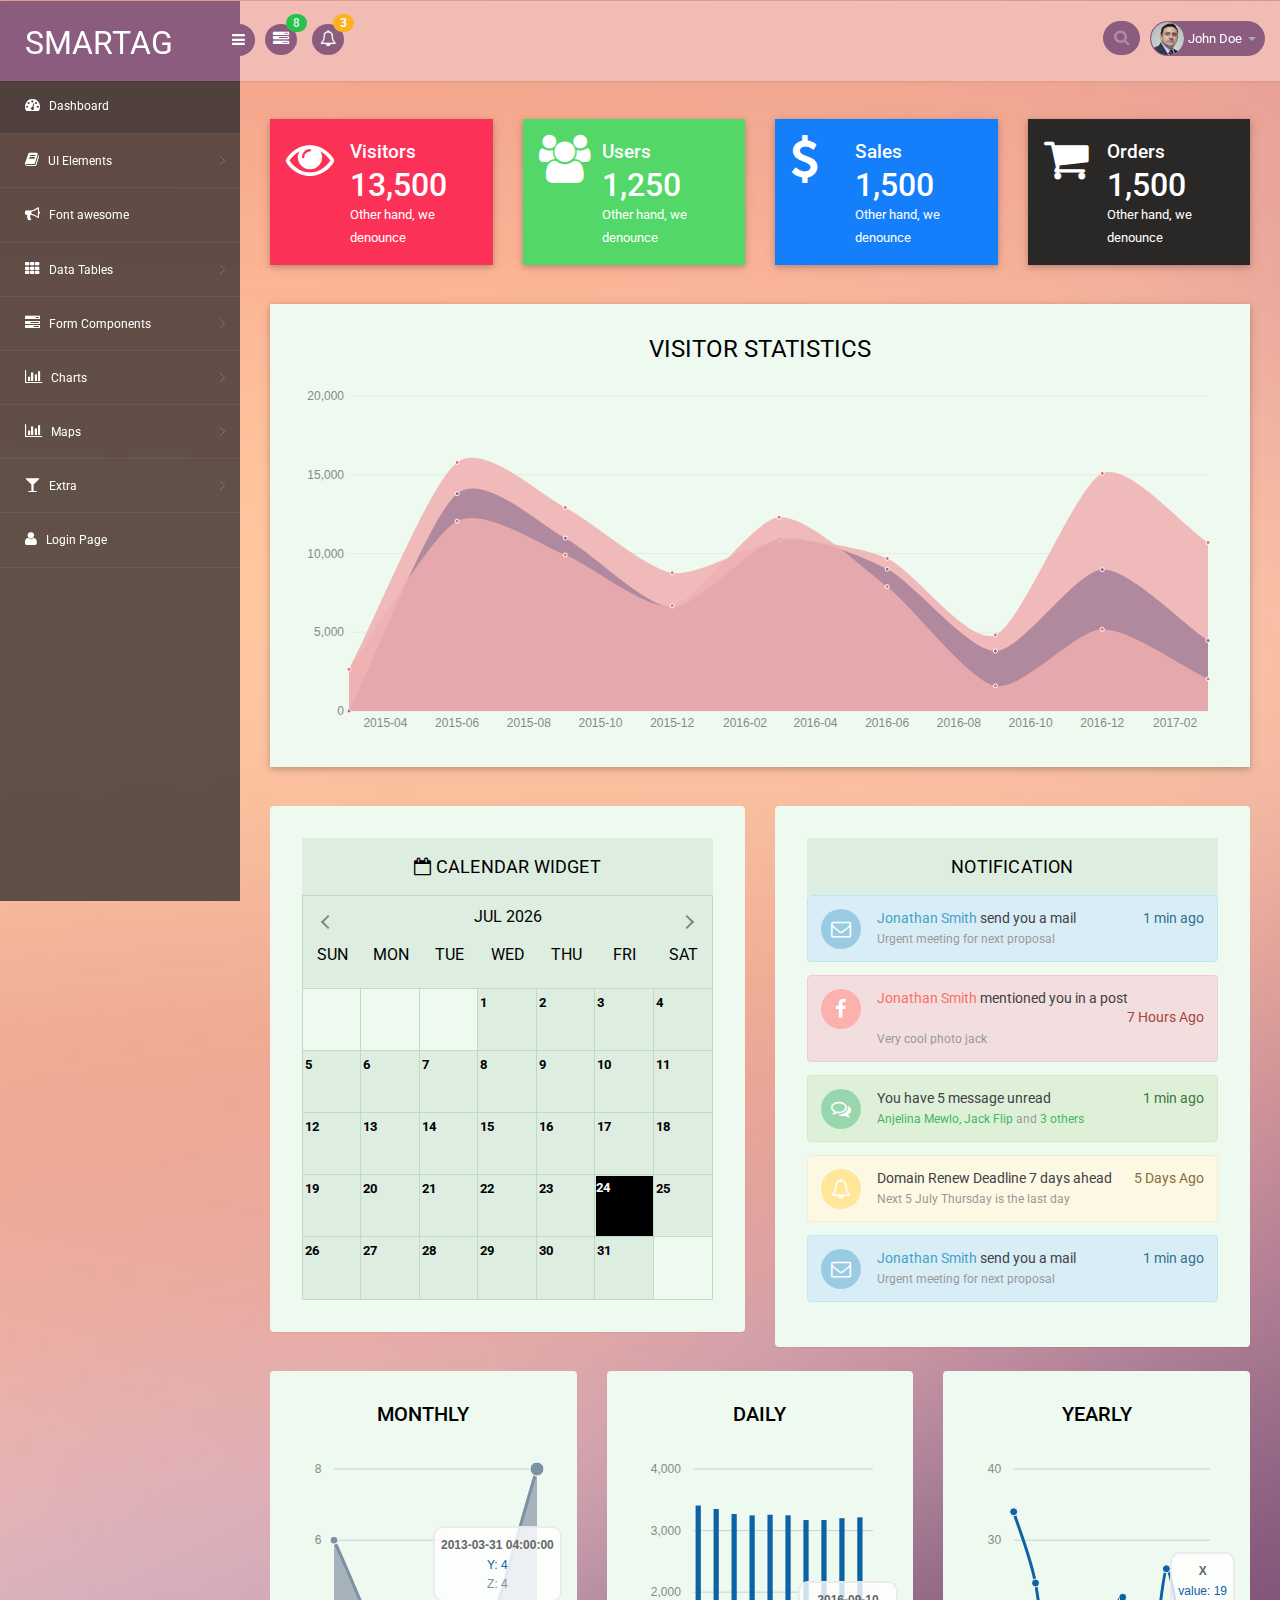
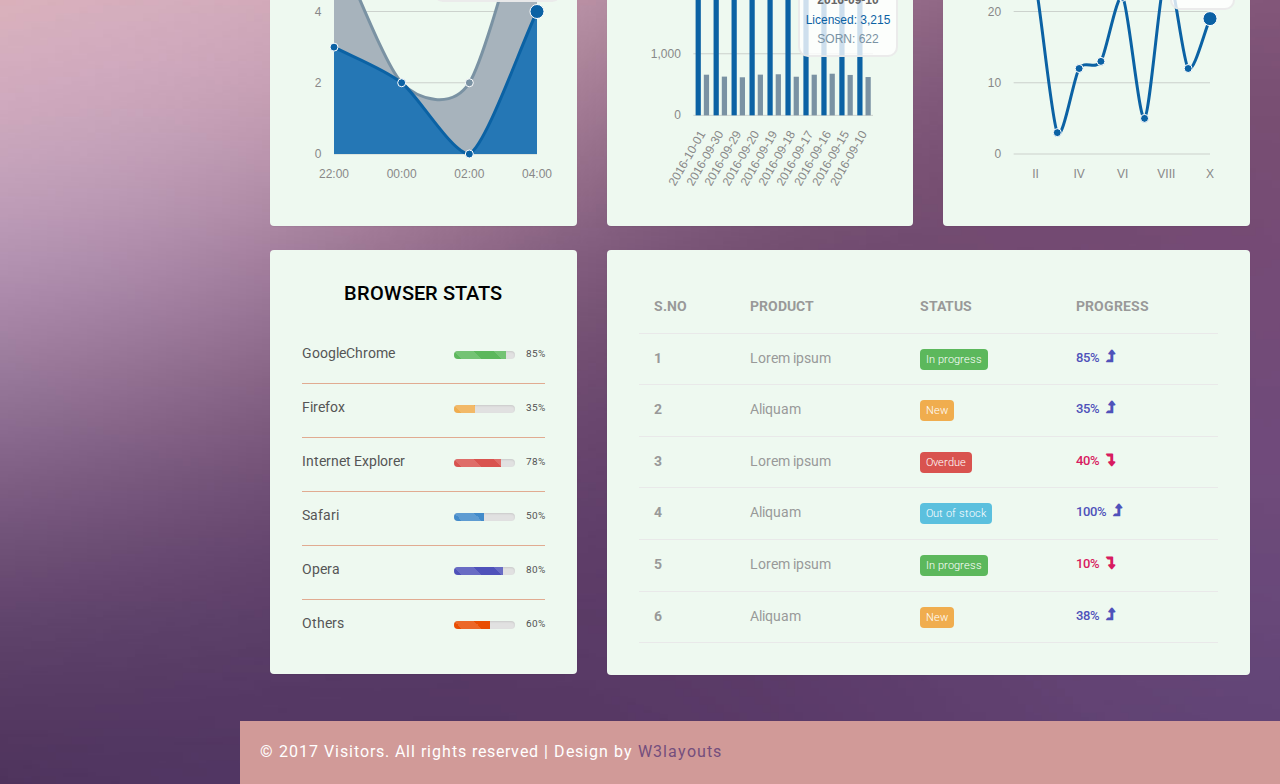
==== Site/index.html @ ea700c3e "WebApp files" ====
<!--A Design by W3layouts
Author: W3layout
Author URL: http://w3layouts.com
License: Creative Commons Attribution 3.0 Unported
License URL: http://creativecommons.org/licenses/by/3.0/
-->
<!DOCTYPE html>
<head>
<title>Visitors an Admin Panel Category Bootstrap Responsive Website Template | Home :: w3layouts</title>
<meta name="viewport" content="width=device-width, initial-scale=1">
<meta http-equiv="Content-Type" content="text/html; charset=utf-8" />
<meta name="keywords" content="Visitors Responsive web template, Bootstrap Web Templates, Flat Web Templates, Android Compatible web template, 
Smartphone Compatible web template, free webdesigns for Nokia, Samsung, LG, SonyEricsson, Motorola web design" />
<script type="application/x-javascript"> addEventListener("load", function() { setTimeout(hideURLbar, 0); }, false); function hideURLbar(){ window.scrollTo(0,1); } </script>
<script src="https://code.jquery.com/jquery-1.11.3.min.js"></script>
<script src="../amazon-cognito-auth-js/dist/amazon-cognito-auth.min.js"></script>
<!-- bootstrap-css -->
<link rel="stylesheet" href="css/bootstrap.min.css" >
<!-- //bootstrap-css -->
<!-- Custom CSS -->
<link href="css/style.css" rel='stylesheet' type='text/css' />
<link href="css/style-responsive.css" rel="stylesheet"/>
<!-- font CSS -->
<link href='//fonts.googleapis.com/css?family=Roboto:400,100,100italic,300,300italic,400italic,500,500italic,700,700italic,900,900italic' rel='stylesheet' type='text/css'>
<!-- font-awesome icons -->
<link rel="stylesheet" href="css/font.css" type="text/css"/>
<link href="css/font-awesome.css" rel="stylesheet"> 
<link rel="stylesheet" href="css/morris.css" type="text/css"/>
<!-- calendar -->
<link rel="stylesheet" href="css/monthly.css">
<!-- //calendar -->
<!-- //font-awesome icons -->
<script src="js/jquery2.0.3.min.js"></script>
<script src="js/raphael-min.js"></script>
<script src="js/morris.js"></script>
</head>
<body>
<section id="container">
<!--header start-->
<header class="header fixed-top clearfix">
<!--logo start-->
<div class="brand">
    <a href="index.html" class="logo">
        SMARTaG
    </a>
    <div class="sidebar-toggle-box">
        <div class="fa fa-bars"></div>
    </div>
</div>
<!--logo end-->
<div class="nav notify-row" id="top_menu">
    <!--  notification start -->
    <ul class="nav top-menu">
        <!-- settings start -->
        <li class="dropdown">
            <a data-toggle="dropdown" class="dropdown-toggle" href="#">
                <i class="fa fa-tasks"></i>
                <span class="badge bg-success">8</span>
            </a>
            <ul class="dropdown-menu extended tasks-bar">
                <li>
                    <p class="">You have 8 pending tasks</p>
                </li>
                <li>
                    <a href="#">
                        <div class="task-info clearfix">
                            <div class="desc pull-left">
                                <h5>Target Sell</h5>
                                <p>25% , Deadline  12 June’13</p>
                            </div>
                                    <span class="notification-pie-chart pull-right" data-percent="45">
                            <span class="percent"></span>
                            </span>
                        </div>
                    </a>
                </li>
                <li>
                    <a href="#">
                        <div class="task-info clearfix">
                            <div class="desc pull-left">
                                <h5>Product Delivery</h5>
                                <p>45% , Deadline  12 June’13</p>
                            </div>
                                    <span class="notification-pie-chart pull-right" data-percent="78">
                            <span class="percent"></span>
                            </span>
                        </div>
                    </a>
                </li>
                <li>
                    <a href="#">
                        <div class="task-info clearfix">
                            <div class="desc pull-left">
                                <h5>Payment collection</h5>
                                <p>87% , Deadline  12 June’13</p>
                            </div>
                                    <span class="notification-pie-chart pull-right" data-percent="60">
                            <span class="percent"></span>
                            </span>
                        </div>
                    </a>
                </li>
                <li>
                    <a href="#">
                        <div class="task-info clearfix">
                            <div class="desc pull-left">
                                <h5>Target Sell</h5>
                                <p>33% , Deadline  12 June’13</p>
                            </div>
                                    <span class="notification-pie-chart pull-right" data-percent="90">
                            <span class="percent"></span>
                            </span>
                        </div>
                    </a>
                </li>

                <li class="external">
                    <a href="#">See All Tasks</a>
                </li>
            </ul>
        </li>
        <!-- settings end -->
        <!-- inbox dropdown start-->
        <!-- inbox dropdown end -->
        <!-- notification dropdown start-->
        <li id="header_notification_bar" class="dropdown">
            <a data-toggle="dropdown" class="dropdown-toggle" href="#">

                <i class="fa fa-bell-o"></i>
                <span class="badge bg-warning">3</span>
            </a>
            <ul class="dropdown-menu extended notification">
                <li>
                    <p>Notifications</p>
                </li>
                <li>
                    <div class="alert alert-info clearfix">
                        <span class="alert-icon"><i class="fa fa-bolt"></i></span>
                        <div class="noti-info">
                            <a href="#"> Server #1 overloaded.</a>
                        </div>
                    </div>
                </li>
                <li>
                    <div class="alert alert-danger clearfix">
                        <span class="alert-icon"><i class="fa fa-bolt"></i></span>
                        <div class="noti-info">
                            <a href="#"> Server #2 overloaded.</a>
                        </div>
                    </div>
                </li>
                <li>
                    <div class="alert alert-success clearfix">
                        <span class="alert-icon"><i class="fa fa-bolt"></i></span>
                        <div class="noti-info">
                            <a href="#"> Server #3 overloaded.</a>
                        </div>
                    </div>
                </li>

            </ul>
        </li>
        <!-- notification dropdown end -->
    </ul>
    <!--  notification end -->
</div>
<div class="top-nav clearfix">
    <!--search & user info start-->
    <ul class="nav pull-right top-menu">
        <li>
            <input type="text" class="form-control search" placeholder=" Search">
        </li>
        <!-- user login dropdown start-->
        <li class="dropdown">
            <a data-toggle="dropdown" class="dropdown-toggle" href="#">
                <img alt="" src="images/2.png">
                <span class="username">John Doe</span>
                <b class="caret"></b>
            </a>
            <ul class="dropdown-menu extended logout">
                <li><a href="#"><i class=" fa fa-suitcase"></i>Profile</a></li>
                <li><a href="#"><i class="fa fa-cog"></i> Settings</a></li>
                <li><a href="login.html"><i class="fa fa-key"></i> Log Out</a></li>
            </ul>
        </li>
        <!-- user login dropdown end -->
       
    </ul>
    <!--search & user info end-->
</div>
</header>
<!--header end-->
<!--sidebar start-->
<aside>
    <div id="sidebar" class="nav-collapse">
        <!-- sidebar menu start-->
        <div class="leftside-navigation">
            <ul class="sidebar-menu" id="nav-accordion">
                <li>
                    <a class="active" href="index.html">
                        <i class="fa fa-dashboard"></i>
                        <span>Dashboard</span>
                    </a>
                </li>
                
                <li class="sub-menu">
                    <a href="javascript:;">
                        <i class="fa fa-book"></i>
                        <span>UI Elements</span>
                    </a>
                    <ul class="sub">
						<li><a href="typography.html">Typography</a></li>
						<li><a href="glyphicon.html">glyphicon</a></li>
                        <li><a href="grids.html">Grids</a></li>
                    </ul>
                </li>
                <li>
                    <a href="fontawesome.html">
                        <i class="fa fa-bullhorn"></i>
                        <span>Font awesome </span>
                    </a>
                </li>
                <li class="sub-menu">
                    <a href="javascript:;">
                        <i class="fa fa-th"></i>
                        <span>Data Tables</span>
                    </a>
                    <ul class="sub">
                        <li><a href="basic_table.html">Basic Table</a></li>
                        <li><a href="responsive_table.html">Responsive Table</a></li>
                    </ul>
                </li>
                <li class="sub-menu">
                    <a href="javascript:;">
                        <i class="fa fa-tasks"></i>
                        <span>Form Components</span>
                    </a>
                    <ul class="sub">
                        <li><a href="form_component.html">Form Elements</a></li>
                        <li><a href="form_validation.html">Form Validation</a></li>
						<li><a href="dropzone.html">Dropzone</a></li>
                    </ul>
                </li>
                <li class="sub-menu">
                    <a href="javascript:;">
                        <i class=" fa fa-bar-chart-o"></i>
                        <span>Charts</span>
                    </a>
                    <ul class="sub">
                        <li><a href="chartjs.html">Chart js</a></li>
                        <li><a href="flot_chart.html">Flot Charts</a></li>
                    </ul>
                </li>
                <li class="sub-menu">
                    <a href="javascript:;">
                        <i class=" fa fa-bar-chart-o"></i>
                        <span>Maps</span>
                    </a>
                    <ul class="sub">
                        <li><a href="google_map.html">Google Map</a></li>
                        <li><a href="vector_map.html">Vector Map</a></li>
                    </ul>
                </li>
                <li class="sub-menu">
                    <a href="javascript:;">
                        <i class="fa fa-glass"></i>
                        <span>Extra</span>
                    </a>
                    <ul class="sub">
                        <li><a href="gallery.html">Gallery</a></li>
						<li><a href="404.html">404 Error</a></li>
                        <li><a href="registration.html">Registration</a></li>
                    </ul>
                </li>
                <li>
                    <a href="login.html">
                        <i class="fa fa-user"></i>
                        <span>Login Page</span>
                    </a>
                </li>
            </ul>            </div>
        <!-- sidebar menu end-->
    </div>
</aside>
<!--sidebar end-->
<!--main content start-->
<section id="main-content">
	<section class="wrapper">
		<!-- //market-->
		<div class="market-updates">
			<div class="col-md-3 market-update-gd">
				<div class="market-update-block clr-block-2">
					<div class="col-md-4 market-update-right">
						<i class="fa fa-eye"> </i>
					</div>
					 <div class="col-md-8 market-update-left">
					 <h4>Visitors</h4>
					<h3>13,500</h3>
					<p>Other hand, we denounce</p>
				  </div>
				  <div class="clearfix"> </div>
				</div>
			</div>
			<div class="col-md-3 market-update-gd">
				<div class="market-update-block clr-block-1">
					<div class="col-md-4 market-update-right">
						<i class="fa fa-users" ></i>
					</div>
					<div class="col-md-8 market-update-left">
					<h4>Users</h4>
						<h3>1,250</h3>
						<p>Other hand, we denounce</p>
					</div>
				  <div class="clearfix"> </div>
				</div>
			</div>
			<div class="col-md-3 market-update-gd">
				<div class="market-update-block clr-block-3">
					<div class="col-md-4 market-update-right">
						<i class="fa fa-usd"></i>
					</div>
					<div class="col-md-8 market-update-left">
						<h4>Sales</h4>
						<h3>1,500</h3>
						<p>Other hand, we denounce</p>
					</div>
				  <div class="clearfix"> </div>
				</div>
			</div>
			<div class="col-md-3 market-update-gd">
				<div class="market-update-block clr-block-4">
					<div class="col-md-4 market-update-right">
						<i class="fa fa-shopping-cart" aria-hidden="true"></i>
					</div>
					<div class="col-md-8 market-update-left">
						<h4>Orders</h4>
						<h3>1,500</h3>
						<p>Other hand, we denounce</p>
					</div>
				  <div class="clearfix"> </div>
				</div>
			</div>
		   <div class="clearfix"> </div>
		</div>	
		<!-- //market-->
		<div class="row">
			<div class="panel-body">
				<div class="col-md-12 w3ls-graph">
					<!--agileinfo-grap-->
						<div class="agileinfo-grap">
							<div class="agileits-box">
								<header class="agileits-box-header clearfix">
									<h3>Visitor Statistics</h3>
										<div class="toolbar">
											
											
										</div>
								</header>
								<div class="agileits-box-body clearfix">
									<div id="hero-area"></div>
								</div>
							</div>
						</div>
	<!--//agileinfo-grap-->

				</div>
			</div>
		</div>
		<div class="agil-info-calendar">
		<!-- calendar -->
		<div class="col-md-6 agile-calendar">
			<div class="calendar-widget">
                <div class="panel-heading ui-sortable-handle">
					<span class="panel-icon">
                      <i class="fa fa-calendar-o"></i>
                    </span>
                    <span class="panel-title"> Calendar Widget</span>
                </div>
				<!-- grids -->
					<div class="agile-calendar-grid">
						<div class="page">
							
							<div class="w3l-calendar-left">
								<div class="calendar-heading">
									
								</div>
								<div class="monthly" id="mycalendar"></div>
							</div>
							
							<div class="clearfix"> </div>
						</div>
					</div>
			</div>
		</div>
		<!-- //calendar -->
		<div class="col-md-6 w3agile-notifications">
			<div class="notifications">
				<!--notification start-->
				
					<header class="panel-heading">
						Notification 
					</header>
					<div class="notify-w3ls">
						<div class="alert alert-info clearfix">
							<span class="alert-icon"><i class="fa fa-envelope-o"></i></span>
							<div class="notification-info">
								<ul class="clearfix notification-meta">
									<li class="pull-left notification-sender"><span><a href="#">Jonathan Smith</a></span> send you a mail </li>
									<li class="pull-right notification-time">1 min ago</li>
								</ul>
								<p>
									Urgent meeting for next proposal
								</p>
							</div>
						</div>
						<div class="alert alert-danger">
							<span class="alert-icon"><i class="fa fa-facebook"></i></span>
							<div class="notification-info">
								<ul class="clearfix notification-meta">
									<li class="pull-left notification-sender"><span><a href="#">Jonathan Smith</a></span> mentioned you in a post </li>
									<li class="pull-right notification-time">7 Hours Ago</li>
								</ul>
								<p>
									Very cool photo jack
								</p>
							</div>
						</div>
						<div class="alert alert-success ">
							<span class="alert-icon"><i class="fa fa-comments-o"></i></span>
							<div class="notification-info">
								<ul class="clearfix notification-meta">
									<li class="pull-left notification-sender">You have 5 message unread</li>
									<li class="pull-right notification-time">1 min ago</li>
								</ul>
								<p>
									<a href="#">Anjelina Mewlo, Jack Flip</a> and <a href="#">3 others</a>
								</p>
							</div>
						</div>
						<div class="alert alert-warning ">
							<span class="alert-icon"><i class="fa fa-bell-o"></i></span>
							<div class="notification-info">
								<ul class="clearfix notification-meta">
									<li class="pull-left notification-sender">Domain Renew Deadline 7 days ahead</li>
									<li class="pull-right notification-time">5 Days Ago</li>
								</ul>
								<p>
									Next 5 July Thursday is the last day
								</p>
							</div>
						</div>
						<div class="alert alert-info clearfix">
							<span class="alert-icon"><i class="fa fa-envelope-o"></i></span>
							<div class="notification-info">
								<ul class="clearfix notification-meta">
									<li class="pull-left notification-sender"><span><a href="#">Jonathan Smith</a></span> send you a mail </li>
									<li class="pull-right notification-time">1 min ago</li>
								</ul>
								<p>
									Urgent meeting for next proposal
								</p>
							</div>
						</div>
						
					</div>
				
				<!--notification end-->
				</div>
			</div>
			<div class="clearfix"> </div>
		</div>
			<!-- tasks -->
			<div class="agile-last-grids">
				<div class="col-md-4 agile-last-left">
					<div class="agile-last-grid">
						<div class="area-grids-heading">
							<h3>Monthly</h3>
						</div>
						<div id="graph7"></div>
						<script>
						// This crosses a DST boundary in the UK.
						Morris.Area({
						  element: 'graph7',
						  data: [
							{x: '2013-03-30 22:00:00', y: 3, z: 3},
							{x: '2013-03-31 00:00:00', y: 2, z: 0},
							{x: '2013-03-31 02:00:00', y: 0, z: 2},
							{x: '2013-03-31 04:00:00', y: 4, z: 4}
						  ],
						  xkey: 'x',
						  ykeys: ['y', 'z'],
						  labels: ['Y', 'Z']
						});
						</script>

					</div>
				</div>
				<div class="col-md-4 agile-last-left agile-last-middle">
					<div class="agile-last-grid">
						<div class="area-grids-heading">
							<h3>Daily</h3>
						</div>
						<div id="graph8"></div>
						<script>
						/* data stolen from http://howmanyleft.co.uk/vehicle/jaguar_'e'_type */
						var day_data = [
						  {"period": "2016-10-01", "licensed": 3407, "sorned": 660},
						  {"period": "2016-09-30", "licensed": 3351, "sorned": 629},
						  {"period": "2016-09-29", "licensed": 3269, "sorned": 618},
						  {"period": "2016-09-20", "licensed": 3246, "sorned": 661},
						  {"period": "2016-09-19", "licensed": 3257, "sorned": 667},
						  {"period": "2016-09-18", "licensed": 3248, "sorned": 627},
						  {"period": "2016-09-17", "licensed": 3171, "sorned": 660},
						  {"period": "2016-09-16", "licensed": 3171, "sorned": 676},
						  {"period": "2016-09-15", "licensed": 3201, "sorned": 656},
						  {"period": "2016-09-10", "licensed": 3215, "sorned": 622}
						];
						Morris.Bar({
						  element: 'graph8',
						  data: day_data,
						  xkey: 'period',
						  ykeys: ['licensed', 'sorned'],
						  labels: ['Licensed', 'SORN'],
						  xLabelAngle: 60
						});
						</script>
					</div>
				</div>
				<div class="col-md-4 agile-last-left agile-last-right">
					<div class="agile-last-grid">
						<div class="area-grids-heading">
							<h3>Yearly</h3>
						</div>
						<div id="graph9"></div>
						<script>
						var day_data = [
						  {"elapsed": "I", "value": 34},
						  {"elapsed": "II", "value": 24},
						  {"elapsed": "III", "value": 3},
						  {"elapsed": "IV", "value": 12},
						  {"elapsed": "V", "value": 13},
						  {"elapsed": "VI", "value": 22},
						  {"elapsed": "VII", "value": 5},
						  {"elapsed": "VIII", "value": 26},
						  {"elapsed": "IX", "value": 12},
						  {"elapsed": "X", "value": 19}
						];
						Morris.Line({
						  element: 'graph9',
						  data: day_data,
						  xkey: 'elapsed',
						  ykeys: ['value'],
						  labels: ['value'],
						  parseTime: false
						});
						</script>

					</div>
				</div>
				<div class="clearfix"> </div>
			</div>
		<!-- //tasks -->
		<div class="agileits-w3layouts-stats">
					<div class="col-md-4 stats-info widget">
						<div class="stats-info-agileits">
							<div class="stats-title">
								<h4 class="title">Browser Stats</h4>
							</div>
							<div class="stats-body">
								<ul class="list-unstyled">
									<li>GoogleChrome <span class="pull-right">85%</span>  
										<div class="progress progress-striped active progress-right">
											<div class="bar green" style="width:85%;"></div> 
										</div>
									</li>
									<li>Firefox <span class="pull-right">35%</span>  
										<div class="progress progress-striped active progress-right">
											<div class="bar yellow" style="width:35%;"></div>
										</div>
									</li>
									<li>Internet Explorer <span class="pull-right">78%</span>  
										<div class="progress progress-striped active progress-right">
											<div class="bar red" style="width:78%;"></div>
										</div>
									</li>
									<li>Safari <span class="pull-right">50%</span>  
										<div class="progress progress-striped active progress-right">
											<div class="bar blue" style="width:50%;"></div>
										</div>
									</li>
									<li>Opera <span class="pull-right">80%</span>  
										<div class="progress progress-striped active progress-right">
											<div class="bar light-blue" style="width:80%;"></div>
										</div>
									</li>
									<li class="last">Others <span class="pull-right">60%</span>  
										<div class="progress progress-striped active progress-right">
											<div class="bar orange" style="width:60%;"></div>
										</div>
									</li> 
								</ul>
							</div>
						</div>
					</div>
					<div class="col-md-8 stats-info stats-last widget-shadow">
						<div class="stats-last-agile">
							<table class="table stats-table ">
								<thead>
									<tr>
										<th>S.NO</th>
										<th>PRODUCT</th>
										<th>STATUS</th>
										<th>PROGRESS</th>
									</tr>
								</thead>
								<tbody>
									<tr>
										<th scope="row">1</th>
										<td>Lorem ipsum</td>
										<td><span class="label label-success">In progress</span></td>
										<td><h5>85% <i class="fa fa-level-up"></i></h5></td>
									</tr>
									<tr>
										<th scope="row">2</th>
										<td>Aliquam</td>
										<td><span class="label label-warning">New</span></td>
										<td><h5>35% <i class="fa fa-level-up"></i></h5></td>
									</tr>
									<tr>
										<th scope="row">3</th>
										<td>Lorem ipsum</td>
										<td><span class="label label-danger">Overdue</span></td>
										<td><h5 class="down">40% <i class="fa fa-level-down"></i></h5></td>
									</tr>
									<tr>
										<th scope="row">4</th>
										<td>Aliquam</td>
										<td><span class="label label-info">Out of stock</span></td>
										<td><h5>100% <i class="fa fa-level-up"></i></h5></td>
									</tr>
									<tr>
										<th scope="row">5</th>
										<td>Lorem ipsum</td>
										<td><span class="label label-success">In progress</span></td>
										<td><h5 class="down">10% <i class="fa fa-level-down"></i></h5></td>
									</tr>
									<tr>
										<th scope="row">6</th>
										<td>Aliquam</td>
										<td><span class="label label-warning">New</span></td>
										<td><h5>38% <i class="fa fa-level-up"></i></h5></td>
									</tr>
								</tbody>
							</table>
						</div>
					</div>
					<div class="clearfix"> </div>
				</div>
</section>
 <!-- footer -->
		  <div class="footer">
			<div class="wthree-copyright">
			  <p>© 2017 Visitors. All rights reserved | Design by <a href="http://w3layouts.com">W3layouts</a></p>
			</div>
		  </div>
  <!-- / footer -->
</section>
<!--main content end-->
</section>
<script src="js/bootstrap.js"></script>
<script src="js/jquery.dcjqaccordion.2.7.js"></script>
<script src="js/scripts.js"></script>
<script src="js/jquery.slimscroll.js"></script>
<script src="js/jquery.nicescroll.js"></script>
<!--[if lte IE 8]><script language="javascript" type="text/javascript" src="js/flot-chart/excanvas.min.js"></script><![endif]-->
<script src="js/jquery.scrollTo.js"></script>
<!-- morris JavaScript -->	
<script>
	$(document).ready(function() {
		//BOX BUTTON SHOW AND CLOSE
	   jQuery('.small-graph-box').hover(function() {
		  jQuery(this).find('.box-button').fadeIn('fast');
	   }, function() {
		  jQuery(this).find('.box-button').fadeOut('fast');
	   });
	   jQuery('.small-graph-box .box-close').click(function() {
		  jQuery(this).closest('.small-graph-box').fadeOut(200);
		  return false;
	   });
	   
	    //CHARTS
	    function gd(year, day, month) {
			return new Date(year, month - 1, day).getTime();
		}
		
		graphArea2 = Morris.Area({
			element: 'hero-area',
			padding: 10,
        behaveLikeLine: true,
        gridEnabled: false,
        gridLineColor: '#dddddd',
        axes: true,
        resize: true,
        smooth:true,
        pointSize: 0,
        lineWidth: 0,
        fillOpacity:0.85,
			data: [
				{period: '2015 Q1', iphone: 2668, ipad: null, itouch: 2649},
				{period: '2015 Q2', iphone: 15780, ipad: 13799, itouch: 12051},
				{period: '2015 Q3', iphone: 12920, ipad: 10975, itouch: 9910},
				{period: '2015 Q4', iphone: 8770, ipad: 6600, itouch: 6695},
				{period: '2016 Q1', iphone: 10820, ipad: 10924, itouch: 12300},
				{period: '2016 Q2', iphone: 9680, ipad: 9010, itouch: 7891},
				{period: '2016 Q3', iphone: 4830, ipad: 3805, itouch: 1598},
				{period: '2016 Q4', iphone: 15083, ipad: 8977, itouch: 5185},
				{period: '2017 Q1', iphone: 10697, ipad: 4470, itouch: 2038},
			
			],
			lineColors:['#eb6f6f','#926383','#eb6f6f'],
			xkey: 'period',
            redraw: true,
            ykeys: ['iphone', 'ipad', 'itouch'],
            labels: ['All Visitors', 'Returning Visitors', 'Unique Visitors'],
			pointSize: 2,
			hideHover: 'auto',
			resize: true
		});
		
	   
	});
	</script>
<!-- calendar -->
	<script type="text/javascript" src="js/monthly.js"></script>
	<script type="text/javascript">
		$(window).load( function() {

			$('#mycalendar').monthly({
				mode: 'event',
				
			});

			$('#mycalendar2').monthly({
				mode: 'picker',
				target: '#mytarget',
				setWidth: '250px',
				startHidden: true,
				showTrigger: '#mytarget',
				stylePast: true,
				disablePast: true
			});

		switch(window.location.protocol) {
		case 'http:':
		case 'https:':
		// running on a server, should be good.
		break;
		case 'file:':
		alert('Just a heads-up, events will not work when run locally.');
		}

		});
	</script>
	<!-- //calendar -->
</body>
</html>
---- Site/css/style.css ----
/*
Author: W3layout
Author URL: http://w3layouts.com
License: Creative Commons Attribution 3.0 Unported
License URL: http://creativecommons.org/licenses/by/3.0/
*/
h4, h5, h6,
h1, h2, h3 {margin: 0;}
ul, ol {margin: 0;}
p {margin: 0;}

html, body{
	font-family: 'Roboto', sans-serif;
    font-size: 100%;
    overflow-x: hidden;
    background: url(../images/bg.jpg) no-repeat 0px 0px;
	background-size:cover;
}
body a{
	transition: 0.5s all ease;
	-webkit-transition: 0.5s all ease;
	-moz-transition: 0.5s all ease;
	-o-transition: 0.5s all ease;
	-ms-transition: 0.5s all ease;
	text-decoration:none;
}
h1,h2,h3,h4,h5,h6{
	margin:0;			   
}
p{
	margin:0;
}
ul,label{
	margin:0;
	padding:0;
}
body a:hover{
	text-decoration:none;
}
	/*sidebar navigation*/
#sidebar {
    width:240px;
    height:100%;
    position:fixed;
    background:rgba(52, 48, 48, 0.78);
    -webkit-transition:all .3s ease-in-out;
    -moz-transition:all .3s ease-in-out;
    -o-transition:all .3s ease-in-out;
    transition:all .3s ease-in-out;
}
#sidebar ul li {
    position: relative;
}
.leftside-navigation,.right-stat-bar{
    height: 100%;
}
.right-stat-bar ul {
    list-style-type: none;
    padding-left: 0;
}
/*LEFT NAVIGATION ICON*/
.dcjq-icon {
    height:17px;
    width:17px;
    display:inline-block;
    background:url(../images/nav-expand.png) no-repeat top;
    border-radius:3px;
    -moz-border-radius:3px;
    -webkit-border-radius:3px;
    position:absolute;
    right:10px;
}
.active .dcjq-icon {
    background:url(../images/nav-expand.png) no-repeat bottom;
    border-radius:3px;
    -moz-border-radius:3px;
    -webkit-border-radius:3px;
}
.right-side-accordion .dcjq-icon {
    height:17px;
    width:17px;
    display:inline-block;
    background:url(../images/acc-expand.png) no-repeat top;
    border-radius:3px;
    -moz-border-radius:3px;
    -webkit-border-radius:3px;
    position:absolute;
    right:10px;
}
.right-side-accordion .active .dcjq-icon {
    background:url(../images/acc-expand.png) no-repeat bottom;
    border-radius:3px;
    -moz-border-radius:3px;
    -webkit-border-radius: 3px;
}
.right-side-accordion li:nth-child(2) ul li .prog-row {
    border: none;
}
/*---*/
.nav-collapse.collapse {
    display:inline;
}
ul.sidebar-menu,ul.sidebar-menu li ul.sub {
    margin:-2px 0 0;
    padding:0;
}
ul.sidebar-menu {
    padding-top:80px;

}
#sidebar>ul>li>ul.sub {
    display:none;
}
#sidebar .sub-menu>.sub li a {
    padding-left:46px;
}
#sidebar>ul>li.active>ul.sub,#sidebar>ul>li>ul.sub>li>a {
    display:block;
}
ul.sidebar-menu li ul.sub li {
    background:rgba(52, 48, 48, 0);
    margin-bottom:0;
    margin-left:0;
    margin-right:0;
}
ul.sidebar-menu li ul.sub li a {
    font-size:12px;
    padding-top:13px;
    padding-bottom:13px;
    -webkit-transition:all 0.3s ease;
    -moz-transition:all 0.3s ease;
    -o-transition:all 0.3s ease;
    -ms-transition:all 0.3s ease;
    transition:all 0.3s ease;
    color:#fff;
}
ul.sidebar-menu li ul.sub li a:hover,ul.sidebar-menu li ul.sub li.active a {
    color:#fff;
    -webkit-transition:all 0.3s ease;
    -moz-transition:all 0.3s ease;
    -o-transition:all 0.3s ease;
    -ms-transition:all 0.3s ease;
    transition:all 0.3s ease;
    display:block;
    background:rgba(40, 40, 46, 0.28);
}
ul.sidebar-menu li {
    border-bottom:1px solid rgba(255,255,255,0.05);
}
ul.sidebar-menu li.sub-menu {
    line-height:15px;
}
ul.sidebar-menu ul.sub li {
    border-bottom:none;
}
ul.sidebar-menu li a span {
    display:inline-block;
}
ul.sidebar-menu li a {
    color:#fff;
    text-decoration:none;
    display:block;
    padding:18px 0 18px 25px;
    font-size:12px;
    outline:none;
    -webkit-transition:all 0.3s ease;
    -moz-transition:all 0.3s ease;
    -o-transition:all 0.3s ease;
    -ms-transition:all 0.3s ease;
    transition:all 0.3s ease;
}
ul.sidebar-menu li a.active, ul.sidebar-menu li a:hover, ul.sidebar-menu li a:focus {
    background: rgba(40, 40, 46, 0.28);
    color: #fff;
    display: block;
    -webkit-transition: all 0.3s ease;
    -moz-transition: all 0.3s ease;
    -o-transition: all 0.3s ease;
    -ms-transition: all 0.3s ease;
    transition: all 0.3s ease;
}
ul.sidebar-menu li a i {
    font-size:15px;
    padding-right:6px;
}
ul.sidebar-menu li a:hover i,ul.sidebar-menu li a:focus i {
    color:#fff;
}
ul.sidebar-menu li a.active i {
    color:#fff;
}
.mail-info,.mail-info:hover {
    margin:-3px 6px 0 0;
    font-size: 11px;
}
/*main content*/
#main-content {
    margin-left:240px;
    -webkit-transition:all .3s ease-in-out;
    -moz-transition:all .3s ease-in-out;
    -o-transition:all .3s ease-in-out;
    transition:all .3s ease-in-out;
}
.footer {
    background: #d19a98;
    padding: 20px;
}
.footer p {
    color: #fff;
    letter-spacing: 1px;
}
.footer p a {
    color: #744e7d;
}
.footer p a:hover {
    color: #fff;
}
.header {
    left:0;
    right:0;
    z-index:1002;
    background:rgb(240, 188, 180);
    -webkit-transition:all .3s ease-in-out;
    -moz-transition:all .3s ease-in-out;
    -o-transition:all .3s ease-in-out;
    transition:all .3s ease-in-out;
}
.merge-header {
    margin-right:240px;
}
.fixed-top {
    position:fixed;
    box-shadow:1px 0 3px rgba(0,0,0,.15);
}
.wrapper {
    display:inline-block;
    margin-top:80px;
    padding:15px;
    width:100%;
}
.brand {
    background:#8b5c7e;
    float:left;
    width:240px;
    height:80px;
    position:relative;
}
a.logo {
    font-size:32px;
    color:#fff;
    float:left;
    margin:20px 0 0 25px;
    text-transform:uppercase;
}
a.logo:hover,a.logo:focus {
    text-decoration:none;
    outline:none;
}
a.logo span {
    color: #FF6C60;
}
/*notification*/
#top_menu .nav>li,ul.top-menu>li {
    float:left;
}
.notify-row {
    float:left;
    margin-top:23px;
    margin-left:25px;
}
ul.top-menu {
    margin-right:15px;
    margin-top: 0;
}
ul.top-menu > li > a {
    color: #fff;
    font-size: 16px;
    background: #8b5c7e;
    padding: 4px 8px;
    margin-right: 15px;
    border-radius: 50%;
    -webkit-border-radius: 50%;
    padding-right: 8px !important;
}
ul.top-menu>li>a:hover,ul.top-menu>li>a:focus {
    background:#fa9fa4;
    text-decoration:none;
    color:#fff !important;
    padding-right:8px !important;
}
.nav .open>a, .nav .open>a:focus, .nav .open>a:hover {
     background:#fa9fa4 !important;
    color:#fff !important;
}
.notify-row .badge {
    position:absolute;
    right:-10px;
    top:-10px;
    z-index:100;
}
.dropdown-menu.extended {
    max-width:320px !important;
    min-width:160px !important;
    top:42px;
    width:300px !important;
    padding:0 10px;
    box-shadow:0 0px 5px rgba(0,0,0,0.1) !important;
    border-radius:5px;
    -webkit-border-radius:5px;
    background:#fff;
    border:none;
    left:-10px;
}
.notify-row .notification span.label {
    display:inline-block;
    height:21px;
    padding:5px;
    width:22px;
    font-size:12px;
    margin-right:10px;
}
.dropdown-menu.extended .alert-icon,.noti-info {
    float:left;
}
.noti-info {
    padding-left:10px;
    padding-top:6px;
    color:#414147;
}
.dropdown-menu.extended .alert {
    margin-bottom:10px;
}
.dropdown-menu.extended .alert-icon {
    border-radius:100%;
    display:inline-block;
    height:35px;
    width:35px;
}
.dropdown-menu.extended .alert-icon i {
    font-size:16px;
    width:35px;
    line-height:35px;
    height:35px;
}
.dropdown-menu.extended.inbox li a,.dropdown-menu.extended.tasks-bar li a {
    background:#f1f2f7;
    border-radius:5px;
    -webkit-border-radius:5px;
    padding:10px;
    margin-bottom:10px;
    float:left;
    width:100%;
}
.dropdown-menu.extended li p {
    margin:0;
    padding:10px 0;
    border-radius:0px;
    -webkit-border-radius:0px;
}
.dropdown-menu.extended li a {
    font-size:12px;
    list-style:none;
}
.dropdown-menu.extended.logout {
    padding:10px;
}
.dropdown-menu.extended.logout li a {
    padding:10px;
}
.dropdown-menu.extended li a:hover {
    color:#32323a;
}
.dropdown-menu.tasks-bar .task-info .desc {
    font-size:13px;
    font-weight:normal;
    float:left;
    width:80%;
}
.dropdown-menu.tasks-bar .task-info .desc h5 {
    color:#32323a;
    text-transform:uppercase;
    font-size:12px;
    font-weight:600;
    margin-bottom:5px;
    margin-top:0;
}
.dropdown-menu.tasks-bar .task-info .desc p {
    padding-top:0;
    color:#8f8f9b;
    font-weight:300;
}
.dropdown-menu.tasks-bar .task-info .percent {
    width:20%;
    float:right;
    font-size:13px;
    font-weight:600;
    padding-left:10px;
    line-height:normal;
}
.dropdown-menu.tasks-bar .progress {
    background:#fff;
}
.dropdown-menu.extended .progress {
    margin-bottom:0 !important;
    height:10px;
}
.dropdown-menu.inbox li a .photo img {
    border-radius:2px 2px 2px 2px;
    -webkit-border-radius:2px 2px 2px 2px;
    float:left;
    height:40px;
    margin-right:10px;
    width:40px;
}
.dropdown-menu.inbox li a .subject {
    display:block;
}
.dropdown-menu.inbox li a .subject .from {
    font-size:12px;
    font-weight:600;
}
.dropdown-menu.inbox li a .subject .time {
    font-size:11px;
    font-style:italic;
    font-weight:bold;
    position:absolute;
    right:20px;
}
.dropdown-menu.inbox li a .message {
    display:block !important;
    font-size:11px;
}
.top-nav {
    margin-top:20px;
}
.top-nav img {
    border-radius:50%;
    -webkit-border-radius:50%;
    width:33px;
}
.top-nav .icon-user i {
    height: 33px;
    width:33px;
    line-height: 33px;
    display: inline-block;
    font-size: 1.7em;
    padding-left: 10px;
}
.top-nav .icon-user .username {
    color: #555555;
    font-size: 13px;
    position: relative;
    top: -5px;
}
.top-nav .icon-user .caret {
    position: relative;
    top: -4px;
}
.top-nav ul.top-menu>li .dropdown-menu.logout {
    width:170px !important;
}
.top-nav li.dropdown .dropdown-menu {
    float:right;
    right:0;
    left:auto;
}
.dropdown-menu.extended.logout>li {
    float:left;
    width:100%;
}
.log-arrow-up {
    background:url("../images/top-arrow.png") no-repeat;
    width:18px;
    height:10px;
    margin-top:-20px;
    float:right;
    margin-right:15px;
}
.dropdown-menu.extended.logout>li>a {
    border-bottom:none !important;
}
.full-width .dropdown-menu.extended.logout>li>a:hover {
    background:#F1F2F7 !important;
    color:#32323a !important;
}
.dropdown-menu.extended.logout>li>a:hover {
    background:#F1F2F7 !important;
    border-radius:5px;
}
.dropdown-menu.extended.logout>li>a:hover i {
    color:#ffa2a2;
}
.dropdown-menu.extended.logout>li>a i {
    font-size:17px;
}
.dropdown-menu.extended.logout>li>a>i {
    padding-right:10px;
}
.top-nav .username {
    font-size:13px;
    color:#fff;
}
.top-nav ul.top-menu>li>a {
    border-radius: 100px;
    -webkit-border-radius: 100px;
    padding: 0px;
    background: none;
    margin-right: 0;
    border: 1px solid #8b5c7e;
    background: #8b5c7e;
}
.top-nav ul.top-menu>li.language>a {
    margin-top:-2px;
    padding:4px 12px;
    line-height:20px;
}
.top-nav ul.top-menu>li.language>a img {
    border-radius:0;
    -webkit-border-radius:0;
    width:18px;
}
.top-nav ul.top-menu>li.language ul.dropdown-menu li img {
    border-radius:0;
    -webkit-border-radius:0;
    width:18px;
}
.top-nav ul.top-menu>li {
    margin-left:10px;
}
.top-nav ul.top-menu>li>a:hover,.top-nav ul.top-menu>li>a:focus {
    border:1px solid #fa9fa4;
    background:#fa9fa4 !important;
    border-radius:100px;
    -webkit-border-radius:100px;
}
.top-nav .dropdown-menu.extended.logout {
    top:50px;
}
.top-nav .nav .caret {
    border-bottom-color:#A4AABA;
    border-top-color:#A4AABA;
}
.top-nav ul.top-menu>li>a:hover .caret {
    border-bottom-color:#000;
    border-top-color: #000;
}
/*form*/
.position-center {
    width:62%;
    margin: 0 auto;
}
/*----*/
.notify-arrow {
    background:url("../images/top-arrow.png") no-repeat;
    width:18px;
    height:10px;
    margin-top:0;
    opacity:0;
    position:absolute;
    left:16px;
    top:-20px;
    transition:all 0.25s ease 0s;
    z-index:10;
    margin-top:10px;
    opacity: 1;
}
/*search*/
.search {
    width: 20px;
    -webkit-transition: all .3s ease;
    -moz-transition: all .3s ease;
    -ms-transition: all .3s ease;
    -o-transition: all .3s ease;
    transition: all .3s ease;
    border: 1px solid #8b5c7e;
    box-shadow: none;
    background: #8b5c7e url(../images/search-icon.png) no-repeat 10px 8px;
    padding: 0 5px 0 30px;
    color: #fff;
    border-radius: 100px;
    -webkit-border-radius: 100px;
	cursor:pointer;
}
.search:focus {
    width:180px;
    border:1px solid #8b5c7e;
    box-shadow:none;
    -webkit-transition:all .3s ease;
    -moz-transition:all .3s ease;
    -ms-transition:all .3s ease;
    -o-transition:all .3s ease;
    transition:all .3s ease;
    color:#c8c8c8;
    font-weight: 300;
}
.todo-search:focus{
    width:100% !important;
}
/*--sidebar toggle---*/
.sidebar-toggle-box {
    float:left;
    margin-top:23px;
    margin-left:-15px;
    background:#8b5c7e;
    border-radius:50%;
    -webkit-border-radius:50%;
    width:32px;
    height:32px;
    position:absolute;
    right:-15px;
}
.sidebar-toggle-box .fa-bars {
    cursor:pointer;
    display:inline-block;
    font-size:15px;
    padding:8px 8px 8px 9px;
    color:#fff;
}
.sidebar-toggle-box:hover {
    background:#fa9fa4;
}
.hide-left-bar {
    margin-left:-240px !important;
    -webkit-transition:all .3s ease-in-out;
    -moz-transition:all .3s ease-in-out;
    -o-transition:all .3s ease-in-out;
    transition:all .3s ease-in-out;
}
.open-right-bar {
    right:0px !important;
    -webkit-transition:all .3s ease-in-out;
    -moz-transition:all .3s ease-in-out;
    -o-transition:all .3s ease-in-out;
    transition:all .3s ease-in-out;
}
.merge-left {
    margin-left:0px !important;
}
.hide-right-bar {
    margin-right:-240px !important;
    -webkit-transition:all .3s ease-in-out;
    -moz-transition:all .3s ease-in-out;
    -o-transition:all .3s ease-in-out;
    transition:all .3s ease-in-out;
}
.toggle-right-box {
    float:left;
    background:#f6f6f6;
    border-radius:50%;
    -webkit-border-radius:50%;
    width:35px;
    height:35px;
}
.toggle-right-box:hover {
    background:#ffa2a2;
}
.toggle-right-box:hover .fa-bars {
    color:rgba(0,0,0,0.3);
}
.toggle-right-box .fa-bars {
    cursor:pointer;
    display:inline-block;
    font-size:15px;
    padding:10px;
    color: #bfbfc1;
}
/*--market--*/
.market-update-block {
    padding: 2em 2em;
    background: #999;
}
.market-update-block h3 {
    color: #fff;
    font-size: 2em;
}
.market-update-block h4 {
	font-size: 1.2em;
    color: #fff;
    margin: 0.3em 0em;
}
.market-update-block p {
    color: #fff;
    font-size: 0.8em;
    line-height: 1.8em;
}
.market-update-block.clr-block-1 {
    background: #53d769;
    box-shadow: 0 2px 5px 0 rgba(0, 0, 0, 0.16), 0 2px 10px 0 rgba(0, 0, 0, 0.12);
    transition: 0.5s all;
  -webkit-transition: 0.5s all;
  -moz-transition: 0.5s all;
  -o-transition: 0.5s all;
}
.market-update-block.clr-block-2 {
    background:#fc3158;
    box-shadow: 0 2px 5px 0 rgba(0, 0, 0, 0.16), 0 2px 10px 0 rgba(0, 0, 0, 0.12);
    transition: 0.5s all;
  -webkit-transition: 0.5s all;
  -moz-transition: 0.5s all;
  -o-transition: 0.5s all;
}
.market-update-block.clr-block-3 {
    background:#147efb;
    box-shadow: 0 2px 5px 0 rgba(0, 0, 0, 0.16), 0 2px 10px 0 rgba(0, 0, 0, 0.12);
    transition: 0.5s all;
  -webkit-transition: 0.5s all;
  -moz-transition: 0.5s all;
  -o-transition: 0.5s all;
}
.market-update-block.clr-block-4 {
    background:#2a2727;
    box-shadow: 0 2px 5px 0 rgba(0, 0, 0, 0.16), 0 2px 10px 0 rgba(0, 0, 0, 0.12);
    transition: 0.5s all;
  -webkit-transition: 0.5s all;
  -moz-transition: 0.5s all;
  -o-transition: 0.5s all;
}
.market-update-block.clr-block-1:hover {
    background: #8b5c7e;
   transition: 0.5s all;
  -webkit-transition: 0.5s all;
  -moz-transition: 0.5s all;
  -o-transition: 0.5s all;
}
.market-update-block.clr-block-2:hover {
    background: #8b5c7e;
   transition: 0.5s all;
  -webkit-transition: 0.5s all;
  -moz-transition: 0.5s all;
  -o-transition: 0.5s all;
}
.market-update-block.clr-block-3:hover {
    background:#8b5c7e;
    transition: 0.5s all;
  -webkit-transition: 0.5s all;
  -moz-transition: 0.5s all;
  -o-transition: 0.5s all;
}
.market-update-block.clr-block-4:hover {
    background:#8b5c7e;
    transition: 0.5s all;
  -webkit-transition: 0.5s all;
  -moz-transition: 0.5s all;
  -o-transition: 0.5s all;
}
.market-update-right i.fa.fa-users {
    font-size: 3em;
    color:#fff;
   text-align: left;
}
.market-update-right i.fa.fa-eye {
     font-size: 3em;
    color:#fff;
   text-align: left;
}
.market-update-right i.fa.fa-usd {
     font-size:3em;
    color:#fff;
    text-align: left;
}
.market-update-right i.fa.fa-shopping-cart{
     font-size:3em;
    color:#fff;
    text-align: left;
}
.market-update-left {
    padding: 0px;
}
.market-update-right {
    padding-left: 0;
}
.market-updates {
    margin: 1.5em 0;
}
/*--market--*/
.panel-heading {
    position: relative;
    height: 57px;
    line-height: 57px;
    letter-spacing: 0.2px;
    color: #000;
    font-size: 18px;
    font-weight: 400;
    padding: 0 16px;
    background:#ddede0;
   border-top-right-radius: 2px;
   border-top-left-radius: 2px; 
    text-transform: uppercase;
    text-align: center;
}
.panel {
    border: none ! important;
}
.agileinfo-grap {
    padding: 2em;
    background:rgb(238, 249, 240);
	box-shadow: 0 2px 5px 0 rgba(0, 0, 0, 0.16), 0 2px 10px 0 rgba(0, 0, 0, 0.12);
}
header.agileits-box-header.clearfix h3 {
    font-size: 24px;
    font-weight: 400;
    text-transform: uppercase;
    color:#000;
    text-align: center;
    margin-bottom: 1em;
}
.calendar-widget {
    background-color: #eef9f0;
    border-radius: 4px;
    -webkit-box-shadow: 0 1px 1px rgba(0,0,0,.05);
    box-shadow: 0 1px 1px rgba(0,0,0,.05);
	padding: 2em;
}
span.panel-title{
	color:#000000;
	 font-size: 18px;
}

.agile-calendar-grid {
    border: 1px solid #c0dbc5;
}
.alert-info .alert-icon {
    background-color: #99cce3;
}
.alert-danger .alert-icon {
    background-color: #fcb1ae;
}
.alert-success .alert-icon {
    background-color: #98d7ad;
}
.alert-warning .alert-icon {
    background-color: #ffe699;
}
.alert-icon i {
    width: 40px;
    height: 40px;
    display: block;
    text-align: center;
    line-height: 40px;
    font-size: 20px;
    color: #fff;
}
.alert-icon {
    width: 40px;
    height: 40px;
    display: inline-block;
    -webkit-border-radius: 100%;
    -moz-border-radius: 100%;
    border-radius: 100%;
}
.notification-sender {
    color: #414147;
}
.alert-success .notification-info a {
    color: #42b663;
}
.notification-info p {
    margin: 0px;
    color: #999;
    font-size: 12px;
}
.notification-meta {
    margin-bottom: 3px;
    padding-left: 0;
    list-style: none;
}
.notification-info {
    margin-left: 56px;
    margin-top: -40px;
}
.notifications{
	background-color: #eef9f0;
    border-radius: 4px;
    -webkit-box-shadow: 0 1px 1px rgba(0,0,0,.05);
    box-shadow: 0 1px 1px rgba(0,0,0,.05);
    padding: 2em;
}
.alert-danger .notification-info a {
    color: #fb6f6b;
}
.alert-info .notification-info a {
    color: #45a2c9;
}
.alert {
    padding: 16.8px !important;
}
/*-- graphs --*/
.area-grids{
    border: 10px solid #d8d8d8;
    background: #FFF;
    padding: 1em;
}
.charts-right {
    padding-left: 0;
}
.chart-left {
    padding-right: 0;
}
.agile-bottom-right {
    padding-left: 0;
}
.agile-bottom-left {
    padding-right: 0;
}
#graph {
  width: 100%;
  margin: 20px auto 0 auto;
}
pre {
  height: 250px;
  overflow: auto;
}

div#graph1,div#graph4,div#graph5,div#graph6,div#graph7,div#graph8,div#graph9 {
    width: 100% !important;
    z-index: 1;
}
.agile-Updating-grids, .agile-bottom-grid, .agile-last-grid {
    background: #eef9f0;
    padding: 2em;
	border-radius: 4px;
    -webkit-box-shadow: 0 1px 1px rgba(0,0,0,.05);
    box-shadow: 0 1px 1px rgba(0,0,0,.05);
}
.agile-bottom-grids {
    margin: 2em 0;
}
.agil-info-calendar {
    margin: 1.5em 0;
}
.area-grids-heading h3 {
    font-size: 20px;
    color: #000;
    text-align: center;
    margin-bottom: 1em;
    text-transform: uppercase;
}
/*-- graphs --*/
/*--statistics--*/
.stats-info ul li {
    margin-bottom: 1em;
    border-bottom:1px solid #e1ab91;
    padding-bottom: 18px;
    font-size: 0.9em;
    color: #555;
}
.table>thead>tr>th {
    border-bottom: 1px solid #e1ab91 ! important;
}
.table>tbody>tr>td, .table>tbody>tr>th, .table>tfoot>tr>td, .table>tfoot>tr>th, .table>thead>tr>td, .table>thead>tr>th {
    border-bottom: 1px solid #e9e9e9 ! important;
}
.progress.progress-right {
    width: 25%;
    float: right;
    height: 8px;
    margin-bottom: 0;
}
.stats-info ul li.last {
    border-bottom: none;
    padding-bottom: 0;
    margin-bottom: 0.5em;
}
.stats-info span.pull-right {
    font-size: 0.7em;
    margin-left: 11px;
    line-height: 2em;
}
.table.stats-table {
    margin-bottom: 0;
}
.stats-table span.label{
    font-weight: 500;
}
.stats-table h5 {
    color: #4F52BA;
    font-size: 0.9em;
}
.stats-table h5.down {
    color: #D81B60;
}
.stats-table h5 i.fa {
    font-size: 1.2em;
    font-weight: 800;
    margin-left: 3px;
}
.stats-table thead tr th {
    color: #8b5c7e;
}
.stats-table td {
    font-size: 0.9em;
    color: #555;
    padding: 11px !important;
}
/*--//statistics--*/
/*--Progress bars--*/
.progress {
    height: 10px;
    margin: 7px 0;
    overflow: hidden;
    background: #e1e1e1;
    z-index: 1;
    cursor: pointer;
}
.task-info .percentage{
	float:right;
	height:inherit;
	line-height:inherit;
}
.task-desc{
	font-size:12px;
}
.wrapper-dropdown-3 .dropdown li a:hover span.task-desc {
	color:#65cea7;
}
.progress .bar {
		z-index: 2;
		height:15px; 
		font-size: 12px;
		color: white;
		text-align: center;
		float:left;
		-webkit-box-sizing: content-box;
		-moz-box-sizing: content-box;
		-ms-box-sizing: content-box;
		box-sizing: content-box;
		-webkit-transition: width 0.6s ease;
		  -moz-transition: width 0.6s ease;
		  -o-transition: width 0.6s ease;
		  transition: width 0.6s ease;
	}
.progress-striped .yellow{
	background:#f0ad4e;
} 
.progress-striped .green{
	background:#5cb85c;
} 
.progress-striped .light-blue{
	background:#4F52BA;
} 
.progress-striped .red{
	background:#d9534f;
} 
.progress-striped .blue{
	background:#428bca;
} 
.progress-striped .orange {
	background:#e94e02;
}
.progress-striped .bar {
  background-image: -webkit-gradient(linear, 0 100%, 100% 0, color-stop(0.25, rgba(255, 255, 255, 0.15)), color-stop(0.25, transparent), color-stop(0.5, transparent), color-stop(0.5, rgba(255, 255, 255, 0.15)), color-stop(0.75, rgba(255, 255, 255, 0.15)), color-stop(0.75, transparent), to(transparent));
  background-image: -webkit-linear-gradient(45deg, rgba(255, 255, 255, 0.15) 25%, transparent 25%, transparent 50%, rgba(255, 255, 255, 0.15) 50%, rgba(255, 255, 255, 0.15) 75%, transparent 75%, transparent);
  background-image: -moz-linear-gradient(45deg, rgba(255, 255, 255, 0.15) 25%, transparent 25%, transparent 50%, rgba(255, 255, 255, 0.15) 50%, rgba(255, 255, 255, 0.15) 75%, transparent 75%, transparent);
  background-image: -o-linear-gradient(45deg, rgba(255, 255, 255, 0.15) 25%, transparent 25%, transparent 50%, rgba(255, 255, 255, 0.15) 50%, rgba(255, 255, 255, 0.15) 75%, transparent 75%, transparent);
  background-image: linear-gradient(45deg, rgba(255, 255, 255, 0.15) 25%, transparent 25%, transparent 50%, rgba(255, 255, 255, 0.15) 50%, rgba(255, 255, 255, 0.15) 75%, transparent 75%, transparent);
  -webkit-background-size: 40px 40px;
  -moz-background-size: 40px 40px;
  -o-background-size: 40px 40px;
  background-size: 40px 40px;
}
.progress.active .bar {
  -webkit-animation: progress-bar-stripes 2s linear infinite;
  -moz-animation: progress-bar-stripes 2s linear infinite;
  -ms-animation: progress-bar-stripes 2s linear infinite;
  -o-animation: progress-bar-stripes 2s linear infinite;
  animation: progress-bar-stripes 2s linear infinite;
}
@-webkit-keyframes progress-bar-stripes {
  from {
    background-position: 40px 0;
  }
  to {
    background-position: 0 0;
  }
}
@-moz-keyframes progress-bar-stripes {
  from {
    background-position: 40px 0;
  }
  to {
    background-position: 0 0;
  }
}
@-ms-keyframes progress-bar-stripes {
  from {
    background-position: 40px 0;
  }
  to {
    background-position: 0 0;
  }
}
@-o-keyframes progress-bar-stripes {
  from {
    background-position: 0 0;
  }
  to {
    background-position: 40px 0;
  }
}
@keyframes progress-bar-stripes {
  from {
    background-position: 40px 0;
  }
  to {
    background-position: 0 0;
  }
}
/*--Progress bars--*/
.stats-info-agileits {
    background: #eef9f0;
    padding: 2em;
    border-radius: 4px;
    -webkit-box-shadow: 0 1px 1px rgba(0,0,0,.05);
    box-shadow: 0 1px 1px rgba(0,0,0,.05);
}
.agileits-w3layouts-stats {
    margin: 1.5em 0;
}
h4.title {
    font-size: 20px;
    color: #000;
    text-align: center;
    margin-bottom: 2em;
    text-transform: uppercase;
}
.stats-last-agile {
    background: #eef9f0;
    padding: 2em;
    border-radius: 4px;
    -webkit-box-shadow: 0 1px 1px rgba(0,0,0,.05);
    box-shadow: 0 1px 1px rgba(0,0,0,.05);
}
.w3-agile-google_map{
    background: #eef9f0;
    padding: 2em;
    border-radius: 4px;
    -webkit-box-shadow: 0 1px 1px rgba(0,0,0,.05);
    box-shadow: 0 1px 1px rgba(0,0,0,.05);
}
.w3-agile-map-left iframe{
		width:100%;
		min-height:450px;
		border: 15px solid #ffffff;
		outline:none;
}
.w3-agile-map-right iframe{
		width:100%;
		min-height:450px;
		border: 15px solid #ffffff;
		outline:none;
}
/*button*/
.btn-row {
    margin-bottom: 10px;
}
.typo-agile {
    background: #eef9f0;
    padding: 2em;
    border-radius: 4px;
    -webkit-box-shadow: 0 1px 1px rgba(0,0,0,.05);
    box-shadow: 0 1px 1px rgba(0,0,0,.05);
}
/*-- icons --*/
.codes a {
    color: #999;
}
.icon-box {
    padding: 8px 15px;
   background: rgb(218, 223, 219);
    margin: 1em 0 1em 0;
    border: 5px solid #eef9f0;
    text-align: left;
    -moz-box-sizing: border-box;
    -webkit-box-sizing: border-box;
    box-sizing: border-box;
    font-size: 13px;
    transition: 0.5s all;
    -webkit-transition: 0.5s all;
    -o-transition: 0.5s all;
    -ms-transition: 0.5s all;
    -moz-transition: 0.5s all;
    cursor: pointer;
} 
.icon-box:hover {
    background: #000;
	transition:0.5s all;
	-webkit-transition:0.5s all;
	-o-transition:0.5s all;
	-ms-transition:0.5s all;
	-moz-transition:0.5s all;
}
.icon-box:hover i.fa {
	color:#fff !important;
}
.icon-box:hover a.agile-icon {
	color:#fff !important;
}
.codes .bs-glyphicons li {
    float: left;
    width: 12.5%;
    height: 115px;
    padding: 10px; 
    line-height: 1.4;
    text-align: center;  
    font-size: 12px;
    list-style-type: none;	
}
.codes .bs-glyphicons .glyphicon {
    margin-top: 5px;
    margin-bottom: 10px;
    font-size: 24px;
}
.codes .glyphicon {
    position: relative;
    top: 1px;
    display: inline-block;
    font-family: 'Glyphicons Halflings';
    font-style: normal;
    font-weight: 400;
    line-height: 1;
    -webkit-font-smoothing: antialiased;
    -moz-osx-font-smoothing: grayscale;
	color: #777;
} 
.codes .bs-glyphicons .glyphicon-class {
    display: block;
    text-align: center;
    word-wrap: break-word;
}
h3.icon-subheading {
    font-size: 28px;
    color: #b64d99 !important;
    margin: 30px 0 15px;
    letter-spacing: 2px;
    border: none;
    display: block;
}
h3.agileits-icons-title {
    text-align: center;
    font-size: 33px;
    color: #222222;
    font-weight: 600;
    letter-spacing: 2px;
}
.icons a {
    color: #000000;
}
.icon-box i {
    margin-right: 10px !important;
    font-size: 20px !important;
    color: #000000!important;
}
.bs-glyphicons li {
    float: left;
    width: 18%;
    height: 115px;
    padding: 10px;
    line-height: 1.4;
    text-align: center;
    font-size: 12px;
    list-style-type: none;
    background:rgba(149, 149, 149, 0.18);
    margin: 1%;
}
.bs-glyphicons .glyphicon {
    margin-top: 5px;
    margin-bottom: 10px;
    font-size: 24px;
	color: #282a2b;
}
.glyphicon {
    position: relative;
    top: 1px;
    display: inline-block;
    font-family: 'Glyphicons Halflings';
    font-style: normal;
    font-weight: 400;
    line-height: 1;
    -webkit-font-smoothing: antialiased;
    -moz-osx-font-smoothing: grayscale;
	color: #777;
} 
.bs-glyphicons .glyphicon-class {
    display: block;
    text-align: center;
    word-wrap: break-word;
}
@media (max-width:1080px){
.icon-box {
    width: 33.33%;
}
}
@media (max-width:991px){
	h3.agileits-icons-title {
		font-size: 28px;
	}
	h3.icon-subheading {
		font-size: 22px;
	}
}
@media (max-width:768px){
	h3.agileits-icons-title {
		font-size: 28px;
	}
	h3.icon-subheading {
		font-size: 25px;
	}
	.row {
		margin-right: 0;
		margin-left: 0;
	}
	.icon-box {
    margin: 0;
    width: 100%;
}
}
@media (max-width: 640px){
	.icon-box {
		float: left;
		width: 50%;
	}
}
@media (max-width: 480px){
	.bs-glyphicons li {
		width: 31%;
	}
}
@media (max-width: 414px){
	h3.agileits-icons-title {
		font-size: 23px;
	}
	h3.icon-subheading {
		font-size: 18px;
	}
	.bs-glyphicons li {
		width: 31.33%;
	}
}
@media (max-width: 384px){
	.icon-box {
		float: none;
		width: 100%;
	}
}
/*-- //icons --*/
.w3_wthree_agileits_icons.main-grid-border {
    padding: 5em 0;
}
/*--Typography--*/
.well {
    font-weight: 300;
    font-size: 14px;
}
.list-group-item {
    font-weight: 300;
    font-size: 14px;
}
li.list-group-item1 {
    font-size: 14px;
    font-weight: 300;
}
.typo p {
    margin: 0;
    font-size: 14px;
    font-weight: 300;
}
.show-grid [class^=col-] {
    background: #fff;
	text-align: center;
	margin-bottom: 10px;
	line-height: 2em;
	border: 10px solid #f0f0f0;
}
.show-grid [class*="col-"]:hover {
	background: #e0e0e0;
}
.grid_3{
	margin-bottom:2em;
}
.xs h3, h3.m_1{
	color:#000;
	font-size:1.7em;
	font-weight:300;
	margin-bottom: 1em;
}
.grid_3 p{
	color: #999;
	font-size: 0.85em;
	margin-bottom: 1em;
	font-weight: 300;
}
.grid_4{
	background:none;
	
}
.label {
	font-weight: 300 !important;
	border-radius:4px;
}  
.grid_5{
	background:none;
	padding:2em 0;
}
.grid_5 h3, .grid_5 h2, .grid_5 h1, .grid_5 h4, .grid_5 h5, h3.hdg, h3.bars {
    margin-bottom: 1em;
    color: #b64d99;
    font-size: 26px;
    letter-spacing: 2px;
}
.table > thead > tr > th, .table > tbody > tr > th, .table > tfoot > tr > th, .table > thead > tr > td, .table > tbody > tr > td, .table > tfoot > tr > td {
	border-top: none !important;
}
.tab-content > .active {
	display: block;
	visibility: visible;
}
.pagination > .active > a, .pagination > .active > span, .pagination > .active > a:hover, .pagination > .active > span:hover, .pagination > .active > a:focus, .pagination > .active > span:focus {
	z-index: 0;
}
.badge-primary {
	background-color: #03a9f4;
}
.badge-success {
	background-color: #fb5710;
}
.badge-warning {
	background-color: #ffc107;
}
.badge-danger {
	background-color: #e51c23;
}
.grid_3 p{
	line-height: 2em;
	color: #888;
	font-size: 0.9em;
	margin-bottom: 1em;
	font-weight: 300;
}
.bs-docs-example {
	margin: 1em 0;
}
section#tables  p {
	margin-top: 1em;
}
.tab-container .tab-content {
	border-radius: 0 2px 2px 2px;
	border: 1px solid #e0e0e0;
	padding: 16px;
	background-color: #ffffff;
}
.table td, .table>tbody>tr>td, .table>tbody>tr>th, .table>tfoot>tr>td, .table>tfoot>tr>th, .table>thead>tr>td, .table>thead>tr>th {
	padding: 15px!important;
}
.table > thead > tr > th, .table > tbody > tr > th, .table > tfoot > tr > th, .table > thead > tr > td, .table > tbody > tr > td, .table > tfoot > tr > td {
	font-size: 0.9em;
	color: #999;
	border-top: none !important;
}
.tab-content > .active {
	display: block;
	visibility: visible;
}
.label {
	font-weight: 300 !important;
}
.label {
	padding: 4px 6px;
	border: none;
	text-shadow: none;
}
.alert {
	font-size: 0.85em;
}
h1.t-button,h2.t-button,h3.t-button,h4.t-button,h5.t-button {
	line-height:2em;
	margin-top:0.5em;
	margin-bottom: 0.5em;
}
li.list-group-item1 {
	line-height: 2.5em;
}
.input-group {
	margin-bottom: 20px;
}
.in-gp-tl{
	padding:0;
}
.in-gp-tb{
	padding-right:0;
}
.list-group {
	margin-bottom: 48px;
}
ol {
	margin-bottom: 44px;
}
h2.typoh2{
    margin: 0 0 10px;
}
@media (max-width:768px){
.grid_5 {
	padding: 0 0 1em;
}
.grid_3 {
	margin-bottom: 0em;
}
}
@media (max-width:640px){
h1, .h1, h2, .h2, h3, .h3 {
	margin-top: 0px;
	margin-bottom: 0px;
}
.grid_5 h3, .grid_5 h2, .grid_5 h1, .grid_5 h4, .grid_5 h5, h3.hdg, h3.bars {
	margin-bottom: .5em;
}
.progress {
	height: 10px;
	margin-bottom: 10px;
}
ol.breadcrumb li,.grid_3 p,ul.list-group li,li.list-group-item1 {
	font-size: 14px;
}
.breadcrumb {
	margin-bottom: 25px;
}
.well {
	font-size: 14px;
	margin-bottom: 10px;
}
h2.typoh2 {
	font-size: 1.5em;
}
.label {
	font-size: 60%;
}
.in-gp-tl {
	padding: 0 1em;
}
.in-gp-tb {
	padding-right: 1em;
}
}
@media (max-width:480px){
.grid_5 h3, .grid_5 h2, .grid_5 h1, .grid_5 h4, .grid_5 h5, h3.hdg, h3.bars {
	font-size: 1.2em;
}
.table h1 {
	font-size: 26px;
}
.table h2 {
	font-size: 23px;
}
.table h3 {
	font-size: 20px;
}
.label {
	font-size: 53%;
}
.alert,p {
	font-size: 14px;
}
.pagination {
	margin: 20px 0 0px;
}
.grid_3.grid_4.w3layouts {
	margin-top: 25px;
}
}
@media (max-width: 320px){
.grid_4 {
	margin-top: 18px;
}
h3.title {
	font-size: 1.6em;
}
.alert, p,ol.breadcrumb li, .grid_3 p,.well, ul.list-group li, li.list-group-item1,a.list-group-item {
	font-size: 13px;
}
.alert {
	padding: 10px;
	margin-bottom: 10px;
}
ul.pagination li a {
	font-size: 14px;
	padding: 5px 10px;
}
.list-group {
	margin-bottom: 10px;
}
.well {
	padding: 10px;
}
.nav > li > a {
	font-size: 14px;
}
}
/*-- //typography --*/
.typo {
    padding: 5em 0;
}
ul.bs-glyphicons-list {
    padding: 0;
}
.w3ls_head {
    font-size: 30px;
    color: #000000;
    margin-bottom: 2em;
    letter-spacing: 2px;
    text-transform: uppercase;
    text-align: center;
}
.agile-grid{
	background: #eef9f0;
    padding: 2em;
    border-radius: 4px;
    -webkit-box-shadow: 0 1px 1px rgba(0,0,0,.05);
    box-shadow: 0 1px 1px rgba(0,0,0,.05);
}
.wthree-font-awesome{
	background: #eef9f0;
    padding: 2em;
    border-radius: 4px;
    -webkit-box-shadow: 0 1px 1px rgba(0,0,0,.05);
    box-shadow: 0 1px 1px rgba(0,0,0,.05);
}
.w3layouts-glyphicon{
	background: #eef9f0;
    padding: 2em;
    border-radius: 4px;
    -webkit-box-shadow: 0 1px 1px rgba(0,0,0,.05);
    box-shadow: 0 1px 1px rgba(0,0,0,.05);
}
.table-agile-info{
	background: #eef9f0;
    padding: 2em;
    border-radius: 4px;
    -webkit-box-shadow: 0 1px 1px rgba(0,0,0,.05);
    box-shadow: 0 1px 1px rgba(0,0,0,.05);
}
.form-w3layouts{
	background: #eef9f0;
    padding: 2em;
    border-radius: 4px;
    -webkit-box-shadow: 0 1px 1px rgba(0,0,0,.05);
    box-shadow: 0 1px 1px rgba(0,0,0,.05);
}
.panel-default>.panel-heading {
    color: #000000 ! important;
    background-color: #ddede0 ! important;
    border-color: #ddede0 ! important;
    font-size: 20px;
}
p.hd-title {
    color: #b64d99;
    font-size: 20px;
    margin-bottom: 1em;
}
.bg-success {
    color: #c6efd0;
    background-color: #27c24c;
}
.bg-info {
    color: #dcf2f8;
    background-color: #23b7e5;
}
.bg-info {
    color: #dcf2f8;
    background-color: #23b7e5;
}
.bg-danger {
    color: #ffffff;
    background-color: #f05050;
}
.text-success {
    color: #27c24c;
}
.text-warning {
    color: #fad733;
}
.text-danger {
    color: #f05050;
}
.btn-default {
    color: #58666e !important;
    background-color: #fcfdfd;
    background-color: #fff;
    border-color: #dee5e7;
    border-bottom-color: #d8e1e3;
    -webkit-box-shadow: 0 1px 1px rgba(90, 90, 90, 0.1);
    box-shadow: 0 1px 1px rgba(90, 90, 90, 0.1);
}
select.input-sm {
    height: 30px;
    line-height: 30px;
}
.w-sm {
    width: 150px;
}
.inline {
    display: inline-block !important;
}
.v-middle {
    vertical-align: middle !important;
}
.m-b-xs {
    margin-bottom: 5px;
}
#upload{
    font-family:'PT Sans Narrow', sans-serif;
    background-color:#fff;
    /*background-image:-webkit-linear-gradient(top, #373a3d, #313437);*/
    /*background-image:-moz-linear-gradient(top, #373a3d, #313437);*/
    /*background-image:linear-gradient(top, #373a3d, #313437);*/
    width:100%;
    padding:30px;
    border-radius:3px;
    margin:0px auto 100px;
    /*box-shadow: 0 0 10px rgba(0, 0, 0, 0.3);*/
}
#drop{
    background-color: #fff;
    padding: 100px 50px;
    margin-bottom: 30px;
    border: 5px dashed #F1F2F7;
    border-radius: 3px;
    /*border-image: url('../img/border-image.png') 25 repeat;*/
    text-align: center;
    text-transform: uppercase;
    font-size:16px;
    font-weight:bold;
    color:#7f858a;
}
#drop a{
    background-color:#8b5c7e;
    padding:12px 26px;
    color:#fff;
    font-size:14px;
    border-radius:2px;
    cursor:pointer;
    display:inline-block;
    margin-top:12px;
    line-height:1;
}
#drop a:hover{
    background-color:#dfa7a6;
}
#drop input{
    display:none;
}
#upload ul{
    list-style:none;
    margin:0;
    /*border-top:1px solid #2b2e31;*/
    /*border-bottom:1px solid #3d4043;*/
}
#upload ul li{
    background-color:#F1F2F7;
    /*background-image:-webkit-linear-gradient(top, #333639, #303335);*/
    /*background-image:-moz-linear-gradient(top, #333639, #303335);*/
    /*background-image:linear-gradient(top, #333639, #303335);*/
    /*border-top:1px solid #3d4043;*/
    /*border-bottom:1px solid #2b2e31;*/
    padding:15px;
    height: 80px;
    position: relative;
}
#upload ul li input{
    display: none;
}
#upload ul li p{
    width: 144px;
    overflow: hidden;
    white-space: nowrap;
    color: #32323a;
    font-size: 16px;
    font-weight: bold;
    position: absolute;
    top: 20px;
    left: 100px;
}
#upload ul li i{
    font-weight: normal;
    font-style:normal;
    color:#7f7f7f;
    display:block;
}
#upload ul li canvas{
    top: 15px;
    left: 32px;
    position: absolute;
}
#upload ul li span{
    width: 15px;
    height: 12px;
    background: url('../img/icons.png') no-repeat;
    position: absolute;
    top: 34px;
    right: 33px;
    cursor:pointer;
}
#upload ul li.working span{
    height: 16px;
    background-position: 0 -12px;
}
#upload ul li.error p{
    color: #8b5c7e;
}
#tzine-download{
    opacity:0.9;
    background-color:#257691;
    font-size:11px;
    text-align:center;
    text-transform:uppercase;
    width:150px;
    height:28px;
    line-height:28px;
    text-decoration:none !important;
    display: inline-block;
    border-radius: 2px;
    color: #fff !important;
    font-weight: bold;
    box-shadow: 0 -1px 2px #1e5e74 inset;
    border-top:1px solid #26849c;
    text-shadow:1px 1px 1px #1e6176;
    margin-top:6px;
}
#tzine-download:hover{
    opacity:1;
}
#tzine-actions{
    position:absolute;
    top:0;
    width:500px;
    right:50%;
    margin-right:-420px;
    text-align:right;
}
#tzine-actions iframe{
    display: inline-block;
    height: 21px;
    width: 95px;
    position: relative;
    float: left;
    margin-top: 11px;
}
.badge.bg-important {
    background: #ff6c60;
}
.badge.bg-warning {
    background: #FCB322;
}
/* mail inbox */
.mail-nav {
    margin:15px -15px 0 -15px;
}
.mail-nav li a {
    border-radius:0;
    -webkit-border-radius:0;
    border-top:1px solid #f2f3f6;
    padding:15px;
    border-right:3px solid rgba(0,0,0,0);
}
.mail-nav>li>a:hover,.mail-nav>li>a:focus {
    background:#fafafa;
    color:#8b5c7e;
    border-right:3px solid #8b5c7e;
}
.mail-nav>li.active>a,.mail-nav>li.active>a:hover,.mail-nav>li.active>a:focus {
    background:#fafafa;
    color:#8b5c7e;
    border-right:3px solid #8b5c7e;
}
.mail-nav>li+li {
    margin-left:0;
    margin-top:0px;
}
.mail-nav i {
    font-size:16px;
    margin-right:10px;
}
.inbox-notification {
    margin-top:-2px;
}
.user-head .inbox-avatar {
    width:65px;
    float:left;
}
.user-head .inbox-avatar img {
    border-radius:4px;
    -webkit-border-radius:4px;
}
.user-head .user-name {
    display:inline-block;
    margin:0 0 0 10px;
}
.user-head .user-name h5 {
    font-size:14px;
    margin-top:15px;
    margin-bottom:0;
    font-weight:300;
}
.user-head .user-name h5 a {
    color:#fff;
}
.user-head .user-name span a {
    font-size:12px;
    color:#87e2e7;
}
a.mail-dropdown {
    background:#80d3d9;
    padding:3px 5px;
    font-size:10px;
    color:#01a7b3;
    border-radius:2px;
    margin-top:20px;
}
.inbox-body {
    padding:20px;
}
.btn-compose {
    background:#f0bcb4;
    padding:12px 0;
    text-align:center;
    width:100%;
    color:#fff;
}
.btn-compose:hover,.btn-compose:focus {
    background:#1ca59e;
    color:#fff;
}
ul.inbox-nav {
    display:inline-block;
    width:100%;
    margin:0;
    padding:0;
}
.inbox-divider {
    border-bottom:1px solid #d5d8df;
}
.inbox-action {
    margin-top:50px;
}
.src-position {
    margin-top:-7px;
}
.mail-src-position {
    margin-top:-3px;
}
ul.labels-info {
    border-bottom:1px solid #f1f2f7;
    margin-bottom:10px;
}
ul.inbox-nav li {
    display:inline-block;
    line-height:45px;
    width:100%;
}
ul.inbox-nav li a {
    color:#6a6a6a;
    line-height:45px;
    width:100%;
    display:inline-block;
    padding:0 20px;
}
ul.inbox-nav li a:hover,ul.inbox-nav li.active a,ul.inbox-nav li a:focus {
    color:#6a6a6a;
    background:#d5d7de;
}
ul.inbox-nav li a i {
    padding-right:10px;
    font-size:16px;
    color:#6a6a6a;
}
ul.inbox-nav li a span.label {
    margin-top:13px;
}
ul.labels-info li h4 {
    padding-top:5px;
    color:#5c5c5e;
    font-size:15px;
    text-transform:uppercase;
}
ul.labels-info li {
    margin:0;
}
ul.labels-info li a {
    color:#6a6a6a;
    border-radius:0;
    padding-left:0;
    padding-right:0;
}
ul.labels-info li a:hover,ul.labels-info li a:focus {
    color:#6a6a6a;
    background:none;
}
ul.labels-info li a i {
    padding-right:10px;
}
.nav.nav-pills.nav-stacked.labels-info p {
    margin-bottom:0;
    padding:0 22px;
    color:#9d9f9e;
    font-size:11px;
}
.inbox-head {
    padding:20px;
    background:#41cac0;
    color:#fff;
    border-radius:0 4px 0 0;
    -webkit-border-radius:0 4px 0 0;
    min-height:80px;
}
.inbox-head h3 {
    margin:0;
    display:inline-block;
    padding-top:6px;
    font-weight:300;
}
.inbox-head .sr-input {
    height:40px;
    border:none;
    box-shadow:none;
    padding:0 10px;
    float:left;
    border-radius:4px 0 0 4px;
    color:#8a8a8a;
}
.inbox-head .sr-btn {
    height:40px;
    border:none;
    background:#00a6b2;
    color:#fff;
    padding:0 20px;
    border-radius:0 4px 4px 0;
    -webkit-border-radius:0 4px 4px 0;
}
.wht-bg {
    background: #fff;
    padding: 20px;
}
.wht-bg h4 {
    font-size:24px;
    color:#a2a2a2;
    font-weight:300;
	text-align:left;
}
.table-inbox-wrap {
    margin:0 -15px;
}
.mail-checkbox {
    margin-right:10px;
}
.table-inbox {
    margin:0;
}
.table-inbox tr td {
    padding:12px !important;
}
.table-inbox tr td:first-child {
    width:5%;
}
.table-inbox tr td:first-child .icheckbox_minimal {
    margin-left:15px;
}
.table-inbox tr td:hover {
    cursor:pointer;
}
.table-inbox tr td .fa-star.inbox-started,.table-inbox tr td .fa-star:hover {
    color:#f78a09;
}
.table-inbox tr td .fa-star {
    color:#d5d5d5;
}
.table-inbox tr.unread td {
    font-weight:600;
    background:#f7f7f7;
}
.table-inbox tr.unread a {
    color: #32323a;
}
.table-inbox tr a {
    color: #767676;
}
ul.inbox-pagination {
    float:right;
    list-style-type: none;
}
ul.inbox-pagination li {
    float:left;
}
.pagination li a {
    color: #32323a;
}
.mail-option {
    display:inline-block;
    margin-bottom:10px;
    width:100%;
}
.mail-option .chk-all {
    float:left;
}
.mail-option .chk-all,.mail-option .btn-group {
    margin-right:5px;
}
.mail-option .chk-all,.mail-option .btn-group a.btn {
    border:1px solid #e7e7e7;
    padding:5px 10px;
    display:inline-block;
    background:#fcfcfc;
    color:#afafaf;
    border-radius:3px !important;
    -webkit-border-radius:3px !important;
}
.inbox-pagination a.np-btn {
    border:1px solid #e7e7e7;
    padding:5px 15px;
    display:inline-block;
    background:#fcfcfc;
    color:#afafaf;
    border-radius:3px !important;
    -webkit-border-radius:3px !important;
}
.mail-option .chk-all input[type=checkbox] {
    margin-top:0;
}
.mail-option .btn-group a.all {
    padding:0;
    border:none;
}
.inbox-pagination a.np-btn {
    margin-left:5px;
}
.inbox-pagination li span {
    display:inline-block;
    margin-top:7px;
    margin-right:5px;
}
.fileinput-button {
    border:1px solid #e6e6e6;
    background:#eeeeee;
}
.inbox-body .modal .modal-body input,.inbox-body .modal .modal-body textarea {
    border:1px solid #e6e6e6;
    box-shadow:none;
}
.btn-send,.btn-send:hover {
    background:#00A8B3;
    color:#fff;
}
.btn-send:hover {
    background:#009da7;
}
.modal-header h4.modal-title {
    font-weight:300;
    font-family:'Open Sans',sans-serif;
}
.modal-body label {
    font-weight:400;
    font-family: 'Open Sans',sans-serif;
}
.compose-mail {
    width: 100%;
    display: inline-block;
    position: relative;
    margin-top: 20px;
}
.compose-mail .compose-options {
    color: #979797;
    cursor: pointer;
    display: inline-block;
    font-size: 14px;
    position: absolute;
    right: 10px;
    top: 7px;
}
.compose-mail input, .compose-mail input:focus {
    border:none;
    padding: 0;
    width: 80%;
    float: left;
}
.compose-mail .form-group {
    border:1px solid #F2F3F6;
    display: inline-block;
    width: 100%;
    margin-bottom: 0;
}
.compose-mail .form-group label {
    line-height: 34px;
    width: 10%;
    float: left;
    padding-left: 5px;
    margin-bottom: 0;
}
.compose-editor input {
    margin-top: 15px;
}
.compose-editor {
    margin-bottom: 15px;
    display: inline-block;
    width: 100%;
}
.compose-btn {
    float: left;
    margin-top: 6px;
}
.mail-header h4 {
    font-weight: 300;
}
.mail-sender, .attachment-mail {
    width: 100%;
    display: inline-block;
    margin: 20px 0;
    border-top:1px solid #EFF2F7 ;
    border-bottom:1px solid #EFF2F7 ;
    padding: 10px 0;
}
.mail-sender img {
    width: 30px;
    border-radius: 3px;
    -webkit-border-radius: 3px;
}
.mail-sender .date {
    line-height: 30px;
    margin-bottom: 0;
    text-align: right;
}
.view-mail a, .attachment-mail a:hover {
    color: #35bcb5;
}
.attachment-mail a{
    color: #32323a;
}
.attachment-mail ul li  {
    float: left;
    width: 200px;
    margin-right: 15px;
    margin-top: 15px;
    list-style: none;
}
.attachment-mail ul li a.atch-thumb img {
    width: 200px;
    height: 180px;
    margin-bottom: 10px;
}
.attachment-mail ul li a.name span {
    float: right;
    color: #767676;
}
.agile-info h3 {
    font-size: 2.5em;
    text-transform: uppercase;
    color: #8b5c7e;
    font-weight: 500;
    letter-spacing: 12px;
}
.agile-info h2 {
    font-size: 12em;
    color:#8b5c7e;
    line-height: 1;
    font-weight: 300;
    letter-spacing: 20px;
}
.agile-info {
   padding:9em 2em 16.6em;
    background: rgba(240, 188, 180, 0.42);
    box-shadow: 0 2px 5px 0 rgba(0, 0, 0, 0.16), 0 2px 10px 0 rgba(0, 0, 0, 0.12);
    text-align: center;
}
.agile-info p {
    font-size: 1em;
    color: #fff;
    text-transform: capitalize;
    letter-spacing: 1px;
    margin-bottom: 3em;
    margin-top: 2em;
}
.agile-info a {
    font-size: 1em;
    text-transform: uppercase;
    color: white;
    width: 18%;
    padding: 12px 0px;
    letter-spacing: 2px;
    display: inline-block;
    background: #f0bcb4;
    transition: 0.5s all;
    -webkit-transition: 0.5s all;
    -o-transition: 0.5s all;
    -moz-transition: 0.5s all;
    -ms-transition: 0.5s all;
}
.agile-info a:hover {
    background: #8b5c7e;
    transition: 0.5s all;
    -webkit-transition: 0.5s all;
    -o-transition: 0.5s all;
    -moz-transition: 0.5s all;
    -ms-transition: 0.5s all;
}
/*-- gallery --*/
.w3l-gallery-heading h3{
	text-align:right !important;
	color: #FF5722 !important;
}
.gallery-grid img {
    width: 100%;
    cursor: pointer;
}
.gallery-top-grids:nth-child(2),.gallery-top-grids:nth-child(3){
	margin-top:0;
}
.gallery-grids-left {
    padding: 10px;
}
.gallery-grid{
	position:relative;
	overflow: hidden;
}
.gallery-grid:hover .captn {
    bottom: 12%;
}
.captn {
    background:rgba(139, 92, 126, 0.73);
    padding: 2em;
    position: absolute;
    border: solid 1px #FFF;
    left: 6%;
    bottom: -100%;
    text-align: center;
    width: 340px;
    height: 200px;
    -webkit-transition: .5s all;
    transition: .5s all;
    -moz-transition: .5s all;
}
.captn h4 {
	font-size: 1.2em;
    color: #fff;
    margin: 2.5em 0 0 0;
    text-transform: uppercase;
    font-weight: 600;
    letter-spacing: 2px;
}
.captn p {
    margin: 0.5em 0 0 0;
    color: #FFFFFF;
    font-size: .9em;
}
/*-- //gallery --*/
.gallery {
    padding: 2em;
    background: rgb(238, 249, 240);
    box-shadow: 0 2px 5px 0 rgba(0, 0, 0, 0.16), 0 2px 10px 0 rgba(0, 0, 0, 0.12);
}
/*-- gallery --*/
.w3layouts-main h2 {
	color: #8b5c7e;
    font-size: 29px;
    letter-spacing: 2px;
    text-transform: uppercase;
    padding-bottom: 15px;
	    text-align: center;
}
.w3layouts-main {
    width: 30%;
    margin:5em auto;
    background:rgba(171, 119, 157, 0.27);
    padding: 42px 35px;
}
/*--//header--*/
/*--login--*/
input.ggg{
    width: 100%;
    padding: 15px 0px 15px 15px;
    border: 1px solid #fff;
    outline: none;
    font-size: 14px;
    color: #fff;
    margin: 14px 0px;
	background: none;
}
.w3layouts-main span {
    font-size: 16px;
    color: #fff;
    float: left;
    width: 32%;
	margin-top: 8px;
}
.w3layouts-main h6 {
    font-size: 16px;
    float: right;
    width: 37%;
	color: #fff;
    letter-spacing: 1px;
	margin-top: 8px;
	text-decoration:underline;
}
.w3layouts-main a {
    color: #fff;
	transition:0.5s all;
	-webkit-transition:0.5s all;
	-o-transition:0.5s all;
	-moz-transition:0.5s all;
	-ms-transition:0.5s all;
}
.w3layouts-main a:hover{
	color:#f0bcb4;
	transition:0.5s all;
	-webkit-transition:0.5s all;
	-o-transition:0.5s all;
	-moz-transition:0.5s all;
	-ms-transition:0.5s all;
}
.w3layouts-main input[type="submit"] {
    padding: 12px 38px;
    font-size: 18px;
    text-transform: uppercase;
    letter-spacing: 2px;
    background: #f0bcb4;
    color: white;
    border: none;
    outline: none;
	display: table;
    cursor: pointer;
    margin: 45px auto 31px;
    transition: 0.5s all;
    -webkit-transition: 0.5s all;
    -o-transition: 0.5s all;
    -moz-transition: 0.5s all;
    -ms-transition: 0.5s all;
}
.w3layouts-main input[type="submit"]:hover {
	background:#8b5c7e;
	transition:0.5s all;
	-webkit-transition:0.5s all;
	-o-transition:0.5s all;
	-moz-transition:0.5s all;
	-ms-transition:0.5s all;
}
.w3layouts-main p a {
    color: #f0bcb4;
    padding: 10px;
}
.w3layouts-main p a:hover {
    color: #fff;
}
.w3layouts-main p {
    font-size: 17px;
    color: #fff;
	text-align: center;
}
/*--//login--*/
h4 input[type="checkbox"] {
    margin-right: 10px;
}
.w3layouts-main h4{
    margin-right: 10px;
	color:#fff;
	font-weight:400;
	font-size:14px;
}
 /*--placeholder-color--*/
::-webkit-input-placeholder {
	color:#fff !important;
}
:-moz-placeholder { /* Firefox 18- */
	color:#fff !important; 
}
::-moz-placeholder {  /* Firefox 19+ */
	color:#fff !important;
}
:-ms-input-placeholder {  
	color:#fff !important;
}
/*--//placeholder-color--*/
.alert {
    margin-bottom: 23px !important;
}
div#chartContainer1,div#chartContainer2,div#chartContainer3,div#chartContainer4 {
    width: 100%;
    min-height: 500px;
}
div#chartContainer5,div#chartContainer6,div#chartContainer7,div#chartContainer8 {
    width: 100%;
    min-height: 500px;
}
.chart_agile_top {
    background-color: #eef9f0;
    border-radius: 4px;
    -webkit-box-shadow: 0 1px 1px rgba(0,0,0,.05);
    box-shadow: 0 1px 1px rgba(0,0,0,.05);
    padding: 2em;
    margin: 0 0 2em;
}
.floatcharts_w3layouts_top{
    background-color: #eef9f0;
    border-radius: 4px;
    -webkit-box-shadow: 0 1px 1px rgba(0,0,0,.05);
    box-shadow: 0 1px 1px rgba(0,0,0,.05);
    padding: 2em;
}
.map_wthree_top{
    background-color: #eef9f0;
    border-radius: 4px;
    -webkit-box-shadow: 0 1px 1px rgba(0,0,0,.05);
    box-shadow: 0 1px 1px rgba(0,0,0,.05);
    padding: 2em;
}
.vector-stat {
    height:150px;
    margin-top:20px;
}
canvas.canvasjs-chart-canvas {
}
.chart_agile_bottom{
	padding:20px;
	background:#fff;
}
.floatcharts_w3layouts_bottom{
	padding:20px;
	background:#fff;
}
.floatcharts_w3layouts_left {
    margin-bottom: 2em;
}
.w3-res-tb {
    padding: 2em 1em 0;
}
.pagination {
    margin: 0 !important;
}
div#graph10,div#graph11 {
    width: 100%;
}
/*-- responsive design --*/
@media (max-width: 1440px){
.w3layouts-main {
    width: 33%;
}
.captn {
    padding: 1em;
    width: 301px;
    height: 182px;
}
}
@media (max-width: 1366px){
.w3layouts-main {
    width: 35%;
}
.captn {
    width: 280px;
    height: 170px;
}
}
@media (max-width: 1280px){
.w3layouts-main {
    width: 38%;
}
.captn {
    width: 256px;
    height: 150px;
}
.market-update-block {
    padding: 1em 1em;
}
.alert {
    margin-bottom: 13px !important;
    padding: 12.8px !important;
}
div#graph1, div#graph4, div#graph5, div#graph6, div#graph7, div#graph8, div#graph9,div#graph10,div#graph11 {
  width: 260px ! important;
}
}
@media (max-width: 1080px){
.w3layouts-main {
    width: 45%;
}
.agile-info {
    padding: 9.1em 2em;
}
.captn {
    width: 198px;
    height: 118px;
}
.captn h4 {
    margin: 1em 0 0 0;
}
.market-update-gd {
    float: left;
    width: 50%;
    margin: 1em 0;
}
.market-updates {
    margin: 0em 0;
}
.agile-calendar {
    width: 100%;
    margin-bottom: 1.5em;
}
.w3agile-notifications {
    width: 100%;
}
.agile-last-left {
    width: 100%;
}
.agile-last-left.agile-last-middle{
    width: 100%;
	margin:1.5em 0;
}
.agile-last-left.agile-last-right{
    width: 100%;
}
div#graph1, div#graph4, div#graph5, div#graph6, div#graph7, div#graph8, div#graph9,div#graph10,div#graph11 {
    width: 650px !important;
}
.stats-info.widget {
    width: 100%;
    margin-bottom: 1.5em;
}
.stats-info.stats-last.widget-shadow {
    width: 100%;
}
.w-sm {
    width: 138px;
}
}
@media (max-width: 1024px){
.w3layouts-main {
    width: 47%;
}
.captn {
    width: 180px;
    height: 110px;
}
}
@media (max-width: 991px){
.captn {
    width: 171px;
    height: 102px;
}
.market-update-left {
    float: left;
    margin-left: 20px;
}
.market-update-right {
    float: left;
}
div#graph1, div#graph4, div#graph5, div#graph6, div#graph7, div#graph8, div#graph9,div#graph10,div#graph11 {
    width: 600px !important;
}
.w-sm {
    width: 127px;
}
}
@media (max-width: 800px){
.w3layouts-main {
    width: 62%;
}
.gallery-grids-left {
    width: 100%;
}
.captn {
    width: 350px;
    height: 200px;
}
.captn h4 {
    margin: 3em 0 0 0;
}
.market-update-right {
    width: 100%;
    padding: 0;
    text-align: center;
}
.market-update-left {
    margin-left: 0;
    text-align: center;
    width: 100%;
}
div#graph1, div#graph4, div#graph5, div#graph6, div#graph7, div#graph8, div#graph9,div#graph10,div#graph11 {
    width: 430px !important;
}
.table td, .table>tbody>tr>td, .table>tbody>tr>th, .table>tfoot>tr>td, .table>tfoot>tr>th, .table>thead>tr>td, .table>thead>tr>th {
    padding: 7px!important;
}
.com-w3ls {
    width: 100%;
}
.mail-w3agile {
    width: 100%;
}
}
@media (max-width: 768px){
.agile-info {
    padding: 17em 2em;
}
div#graph1, div#graph4, div#graph5, div#graph6, div#graph7, div#graph8, div#graph9,div#graph10,div#graph11 {
    width: 400px !important;
}
.table td, .table>tbody>tr>td, .table>tbody>tr>th, .table>tfoot>tr>td, .table>tfoot>tr>th, .table>thead>tr>td, .table>thead>tr>th {
    padding: 6px!important;
}
#drop {
    padding: 100px 30px;
}
.table-agile-info {
    padding: 2em 2em 10.7em;
}
.position-center {
    width: 100%;
    margin: 0 auto;
}
#upload {
    margin: 0px auto 230px;
}
.w3ls-graph {
    padding: 0;
}
.w3layouts-main {
    margin: 14.3em auto;
}
.search:focus {
    width:170px;
}
.todo-search:focus{
    width:95% !important;
}
}
@media (max-width: 736px){
.w3layouts-main {
    width: 65%;
}
.agile-info {
    padding: 2em 2em;
}
.captn {
    width: 534px;
    height: 300px;
}
.captn h4 {
    margin: 6em 0 0 0;
}
.w3ls-graph {
    padding: 0;
}
div#graph1, div#graph4, div#graph5, div#graph6, div#graph7, div#graph8, div#graph9,div#graph10,div#graph11 {
    width: 620px !important;
}
.table-agile-info {
    padding: 2em;
}
#upload {
    margin: 0px auto 50px;
}
.w3layouts-main {
    margin: 5em auto;
}
}
@media (max-width: 667px){
.w3layouts-main {
    width:72%;
}
.agile-info p {
    font-size: 0.9em;
    margin-bottom: 2em;
    margin-top: 2em;
}
.agile-info a {
    width: 26%;
}
.captn {
    width: 474px;
    height: 267px;
}
.captn h4 {
    margin: 5em 0 0 0;
}
div#graph1, div#graph4, div#graph5, div#graph6, div#graph7, div#graph8, div#graph9,div#graph10,div#graph11 {
    width: 555px !important;
}
}
@media (max-width: 640px){
.w3layouts-main {
    width: 75%;
}
.agile-info {
    padding: 3.7em 2em;
}
.captn {
    width: 452px;
    height: 250px;
}
div#graph1, div#graph4, div#graph5, div#graph6, div#graph7, div#graph8, div#graph9,div#graph10,div#graph11 {
    width: 525px !important;
}
}
@media (max-width: 600px){
.w3layouts-main {
    width: 80%;
}
.captn {
    width: 414px;
    height: 242px;
}
div#graph1, div#graph4, div#graph5, div#graph6, div#graph7, div#graph8, div#graph9,div#graph10,div#graph11 {
    width: 480px !important;
}
}
@media (max-width: 568px){
.w3layouts-main {
    width: 84%;
}
.captn {
    width: 386px;
    height: 225px;
}
.captn h4 {
    margin: 4em 0 0 0;
}
div#graph1, div#graph4, div#graph5, div#graph6, div#graph7, div#graph8, div#graph9,div#graph10,div#graph11 {
    width: 450px !important;
}
}
@media (max-width: 480px){
.w3layouts-main {
    width: 92%;
    margin: 3em auto;
    padding: 30px 20px;
}
.agile-info {
    padding: 7.1em 2em;
}
.agile-info a {
    width: 33%;
}
.captn {
    width: 308px;
    height: 180px;
}
.captn h4 {
    margin: 3em 0 0 0;
}
.w3-agile-map-left iframe {
    min-height: 300px;
}
.w3-agile-map-right iframe {
    min-height: 300px;
}
div#graph1, div#graph4, div#graph5, div#graph6, div#graph7, div#graph8, div#graph9,div#graph10,div#graph11 {
    width: 332px !important;
}
.table-agile-info {
    padding: 1em;
}
.table td, .table>tbody>tr>td, .table>tbody>tr>th, .table>tfoot>tr>td, .table>tfoot>tr>th, .table>thead>tr>td, .table>thead>tr>th {
    padding: 5px!important;
}
.form-w3layouts {
    padding: 1em;
}
}
@media (max-width: 414px){
.w3layouts-main h2 {
    font-size: 24px;
}
.w3layouts-main h6 {
    font-size: 14px;
    width: 45%;
}
.w3layouts-main span {
    font-size: 14px;
    width: 37%;
    margin-top: 2px;
}
.agile-info a {
    width: 40%;
}
.agile-info h2 {
    font-size: 9em;
}
.agile-info {
    padding: 5em 2em 11.3em;
}
.w3layouts-main {
    margin: 0em auto 11.4em;
    padding: 30px 20px;
}
.captn {
    width: 250px;
    height: 146px;
}
.captn h4 {
    margin: 2em 0 0 0;
}
.w3-agile-map-left,.w3-agile-map-right {
    padding: 0;
}
.market-update-gd {
    float: left;
    width: 100%;
}
.market-update-left {
    margin-left: 0;
    text-align: left;
    width: 63%;
}
.market-update-right {
    width: 26%;
    padding: 0;
    text-align: left;
}
.agileinfo-grap {
    padding: 1em;
}
.calendar-widget {
    padding: 1em;
}
.notifications {
    padding: 1em;
}
div#graph1, div#graph4, div#graph5, div#graph6, div#graph7, div#graph8, div#graph9,div#graph10,div#graph11 {
    width: 300px !important;
}
.agile-Updating-grids, .agile-bottom-grid, .agile-last-grid {
    padding: 1em;
}
.table td, .table>tbody>tr>td, .table>tbody>tr>th, .table>tfoot>tr>td, .table>tfoot>tr>th, .table>thead>tr>td, .table>thead>tr>th {
    padding: 6px!important;
}
.stats-info-agileits {
    padding: 1em;
}
.stats-last-agile {
    padding: 1em;
}
.w3layouts-glyphicon {
    padding: 1em;
}
.typo-agile {
    padding: 1em;
}
.agile-grid {
    padding: 1em;
}
.position-center {
    width: 92%;
}
#drop {
    padding: 50px 30px;
	margin-bottom:0;
}
.com-w3ls {
    padding: 0;
}
.mail-w3agile {
    padding: 0;
}
.wht-bg h4 {
    font-size: 16px;
}
.chart_agile_top {
    padding: 1em;
    margin: 0 0 1em;
}
.chart_agile_left,.chart_agile_right {
    padding: 0;
}
.floatcharts_w3layouts_top {
    padding: 1em;
}
.floatcharts_w3layouts_left {
    margin-bottom: 1em;
    padding: 0;
}
.vec-wthree{
	padding: 0;
}
}
@media (max-width: 384px){
.agile-info {
    padding: 5.9em 2em;
}
.w3layouts-main {
    margin: 0em auto 5.4em;
}
.gallery {
    padding: 1em;
}
.w3ls_head {
    margin-bottom: 0.5em;;
}
.table td, .table>tbody>tr>td, .table>tbody>tr>th, .table>tfoot>tr>td, .table>tfoot>tr>th, .table>thead>tr>td, .table>thead>tr>th {
    padding: 3px!important;
}
.wht-bg h4 {
    font-size: 14px;
}
}
@media (max-width: 375px){
.agile-info {
    padding: 3em 2em 8.95em;
}
.captn {
    width: 244px;
    height: 146px;
}
.table td, .table>tbody>tr>td, .table>tbody>tr>th, .table>tfoot>tr>td, .table>tfoot>tr>th, .table>thead>tr>td, .table>thead>tr>th {
    padding: 4px!important;
	    font-size: 0.75em;
}
div#graph1, div#graph4, div#graph5, div#graph6, div#graph7, div#graph8, div#graph9,div#graph10,div#graph11 {
    width: 290px !important;
}
.wht-bg h4 {
    font-size: 13px;
}
}
@media (max-width: 320px){
.w3layouts-main {
    width: 95%;
	margin: 0em auto 2em;
}
.w3layouts-main h6 {
    font-size: 13px;
    width: 49%;
}
.w3layouts-main span {
    width: 45%;
}
.w3layouts-main input[type="submit"] {
    padding: 10px 26px;
    font-size: 16px;
	margin: 45px auto 18px;
}
.agile-info h2 {
    font-size: 7em;
}
.agile-info a {
    width: 55%;
	font-size:0.9em;
}
.agile-info {
    padding: 3em 2em 8.95em;
}
.captn {
    width: 196px;
    height: 114px;
}
.captn h4 {
    margin: 1em 0 0 0;
}
.w3-agile-google_map {
    padding: 1em;
}
.w3-agile-map-left iframe {
    min-height: 250px;
}
.w3-agile-map-right iframe {
    min-height: 250px;
}
.market-update-gd {
    padding: 0;
}
.market-update-gd {
    margin: 0.8em 0;
}
.market-update-right {
    width: 30%;
}
.panel-body {
    padding: 6px ! important;
}
.agileinfo-grap {
    margin-top: 0.8em;
}
.agile-calendar {
    margin-bottom: 1em;
    padding: 0;
}
.w3agile-notifications {
    padding: 0;
}
.agile-last-left {
    padding: 0;
}
div#graph1, div#graph4, div#graph5, div#graph6, div#graph7, div#graph8, div#graph9,div#graph10,div#graph11 {
    width: 250px !important;
}
.stats-info.widget {
    margin-bottom: 1em;
    padding: 0;
}
.stats-info.stats-last.widget-shadow {
    padding: 0;
}
.table td, .table>tbody>tr>td, .table>tbody>tr>th, .table>tfoot>tr>td, .table>tfoot>tr>th, .table>thead>tr>td, .table>thead>tr>th {
    padding: 0px!important;
}
.agile-last-left.agile-last-middle {
    margin: 1em 0;
}
.table > thead > tr > th, .table > tbody > tr > th, .table > tfoot > tr > th, .table > thead > tr > td, .table > tbody > tr > td, .table > tfoot > tr > td {
    font-size: 0.75em;
}
#drop {
    padding: 50px 16px;
}
.mail-nav {
    margin: 0;
}
.w3-res-tb {
    padding: 2em 0em 0;
}
.col-lg-12 {
    padding: 0;
}
.table-inbox {
    margin: 14px;
}
.table {
    width: 90%;
}
.wht-bg h4 {
    font-size: 16px;
	float:none;
	text-align:center;
}
.input-append {
    margin-top: 1em;
}
.search:focus {
    width:150px;
}
.todo-search:focus{
    width:90% !important;
}
.wthree-font-awesome {
    padding: 1em;
}
.floatcharts_w3layouts_bottom {
    padding: 0px;
}
.chart_agile_bottom {
    padding: 0;
}
}
---- Site/css/style-responsive.css ----
@media (min-width: 768px) and (max-width: 980px) {
    /*-*/
    .prd-row .action {
        right: 25px;
    }

    .hr-menu .brand{
        width: 100%;
    }

    .hr-menu .horizontal-menu {
        margin: 10px 0;
    }

    .hr-menu .hr-top-nav {
        margin-top: 10px;
        float: right;
    }
    .media-gal .item {
        width: 100%;
    }

    .media-filter {
        margin: 25px 0;
    }
}

@media (min-width: 480px) and (max-width: 767px) {
  .header{
    position: relative! important;
    margin-top: 80px ! important;
}
    .merge-header{
        margin-right: 0px !important;
    }
.brand{
    width: 100%;
    float: none;
    position: fixed;
    top: 0px;
    z-index: 1005;
}
    .sidebar-toggle-box{
        right: 10px;
    }
    .top-nav{
        margin-bottom: 20px;
    }
    .top-menu{
        margin-right: 10px;
    }
    .wrapper{
        margin-top: 0px;
    }
    ul.sidebar-menu {
        margin-top: 0px;
    }
    #sidebar{
        position: fixed !important;
        z-index: 1002;
        top: 80px;
    }
    #main-content{
        margin-left: 0px;
    }
    /*calendar*/
    .fc-button-inner {
        padding: 0;
    }
    /*-*/
    .prd-row .action {
        right: 25px;
    }

    .weather-full-info ul li {
        width: 15.8%;
    }

    .today-status {
        margin-bottom: 10px;
    }

    .hr-toggle {
        background: #32D2C9;
        color: rgba(0, 0, 0, 0.3);
        border-radius: 50%;
        -webkit-border-radius: 50%;
        height: 30px;
        line-height: 0;
        margin-top: -58px;
        position: fixed;
        right: 10px;
        width: 30px;
        z-index: 10000;
    }

    .hr-top-nav {
        display: inline-block;
        float: right;
        margin: 10px 0;
    }

    .horizontal-menu {
        width: 100%;
    }

    .horizontal-menu .navbar-nav > li {
        margin-bottom: 10px;
    }
    .lock-wrapper {
        padding: 0 20px;
    }

    .lock-wrapper img {
        width: 140px;
        height: 140px;
        margin-top: 10px;
    }

    .lock-pwd input {
        width: 70%;
    }

    #time {
        font-size: 100px;
    }
    .media-gal .item {
        width: 100%;
    }
    .media-filter {
        margin: 25px 0;
    }

    .media-filter + .pull-right, .media-filter + .pull-right + .btn  {
        float: left !important;
    }


}
@media (max-width:767px){

    .fixed-width #container, .fixed-width #container .header {
        width: 100%;
    }

    #sidebar{
        margin-left:-240px;
        -webkit-transition:all .3s ease-in-out;
        -moz-transition:all .3s ease-in-out;
        -o-transition:all .3s ease-in-out;
        transition:all .3s ease-in-out;
    }
    .hide-left-bar {
        margin-left:0px!important;
    }
    ul.sidebar-menu{
        padding-top: 0px;
    }
    /*-*/
    .prd-row .action {
        right: 25px;
    }
    .lock-wrapper {
        padding: 0 20px;
    }
    .lock-wrapper img {
        width: 140px;
        height: 140px;
        margin-top: 10px;
    }
    .lock-pwd input {
        width: 70%;
    }

    #time {
        font-size: 100px;
    }

    .media-gal .item {
        width: 100%;
    }
    .media-filter {
        margin: 25px 0;
    }

    .media-filter + .pull-right, .media-filter + .pull-right + .btn  {
        float: left !important;
    }

}
@media (max-width: 479px) {
    body{
        margin-top:80px !important;
    }
    .header{
        position: relative !important;

    }
    .merge-header{
        margin-right: 0px !important;
    }
    .brand{
        width: 100%;
        float: none;
        position: fixed;
        top: 0px;
        z-index: 1005;
    }
    .sidebar-toggle-box{
        right: 10px;
    }
    .top-nav{
        margin-bottom: 20px;
    }
    .top-menu{
        margin-right: 10px;
    }
    .wrapper{
        margin-top: 0px;
    }
    ul.sidebar-menu {
        margin-top: 0px;
    }
    #sidebar{
        position: fixed !important;
        z-index: 1002;
        top: 80px;
    }
    #main-content{
        margin-left: 0px;
    }
    .notify-row{
        float: none;
    }
    /*calendar*/
    .fc-button-inner, .fc-button-content {
        padding: 0;
    }
    .fc-header-title h2 {
        font-size: 12px!important;
    }
    .fc .fc-header-space {
        padding-left: 0;
    }
    .fc-state-active, .fc-state-active .fc-button-inner, .fc-state-active, .fc-button-today .fc-button-inner, .fc-state-hover, .fc-state-hover .fc-button-inner {
        background: none repeat scroll 0 0 #FFFFFF !important;
        color: #32323A !important;
    }
    .fc-state-default, .fc-state-default .fc-button-inner {
        background: none repeat scroll 0 0 #FFFFFF !important;
    }

    /*-*/
    .prd-row .action {
        right: 25px;
    }

    .weather-full-info ul li {
        width: 30%;
        margin-bottom: 10px;
    }

    .today-status {
        margin-bottom: 10px;
    }

    .hr-toggle {
        background: #32D2C9;
        color: rgba(0, 0, 0, 0.3);
        border-radius: 50%;
        -webkit-border-radius: 50%;
        height: 30px;
        line-height: 0;
        margin-top: -58px;
        position: fixed;
        right: 10px;
        width: 30px;
        z-index: 10000;
    }

    .hr-top-nav {
        display: inline-block;
        float: right;
        margin: 10px 0;
    }
    .horizontal-menu {
        width: 100%;
    }

    .horizontal-menu .navbar-nav > li {
        margin-bottom: 10px;
    }

    .lock-wrapper {
        padding: 0 20px;
    }
    .lock-wrapper img {
        width: 100px;
        height: 100px;
        margin-top: -25px;
    }

    .lock-pwd input {
        width: 70%;
    }

    #time {
        font-size: 50px;
    }

    .lock-pwd {
        padding: 0;
    }

    .media-gal .item {
        width: 100%;
    }

    .media-filter {
        margin: 5px 0;
    }

    .media-filter + .pull-right, .media-filter + .pull-right + .btn  {
        float: left !important;
    }

    .media-filter li a {
        margin-bottom: 10px;
        display: inline-block;
    }
}
---- Site/css/font.css ----
@font-face{font-family:'FontAwesome';src:url('fonts/fontawesome-webfont.eot?v=3.2.1');src:url('fonts/fontawesome-webfont.eot?#iefix&v=3.2.1') format('embedded-opentype'),url('fonts/fontawesome-webfont.woff?v=3.2.1') format('woff'),url('fonts/fontawesome-webfont.ttf?v=3.2.1') format('truetype'),url('fonts/fontawesome-webfont.svg#fontawesomeregular') format('svg');font-weight:normal;font-style:normal;}@media screen and (-webkit-min-device-pixel-ratio:0) {@font-face{font-family:'FontAwesome';src:url('fonts/fontawesome-webfont.svg#fontawesomeregular') format('svg');font-weight:normal;font-style:normal;}}[class^="icon-"],[class*=" icon-"]{font-family:FontAwesome;font-weight:normal;font-style:normal;text-decoration:inherit;-webkit-font-smoothing:antialiased;*margin-right:.3em;}[class^="icon-"]:before,[class*=" icon-"]:before{text-decoration:inherit;display:inline-block;speak:none;}.icon-large:before{vertical-align:-10%;font-size:1.3333333333333333em;}a [class^="icon-"],a [class*=" icon-"]{display:inline;}[class^="icon-"].icon-fixed-width,[class*=" icon-"].icon-fixed-width{display:inline-block;width:1.1428571428571428em;text-align:right;padding-right:0.2857142857142857em;}[class^="icon-"].icon-fixed-width.icon-large,[class*=" icon-"].icon-fixed-width.icon-large{width:1.4285714285714286em;}.icons-ul{margin-left:2.142857142857143em;list-style-type:none;}.icons-ul>li{position:relative;}.icons-ul .icon-li{position:absolute;left:-2.142857142857143em;width:2.142857142857143em;text-align:center;line-height:inherit;}[class^="icon-"].hide,[class*=" icon-"].hide{display:none;}.icon-muted{color:#eeeeee;}.icon-light{color:#ffffff;}.icon-dark{color:#333333;}.icon-border{border:solid 1px #eeeeee;padding:.2em .25em .15em;-webkit-border-radius:3px;-moz-border-radius:3px;border-radius:3px;}.icon-2x{font-size:2em;}.icon-2x.icon-border{border-width:2px;-webkit-border-radius:4px;-moz-border-radius:4px;border-radius:4px;}.icon-3x{font-size:3em;}.icon-3x.icon-border{border-width:3px;-webkit-border-radius:5px;-moz-border-radius:5px;border-radius:5px;}.icon-4x{font-size:4em;}.icon-4x.icon-border{border-width:4px;-webkit-border-radius:6px;-moz-border-radius:6px;border-radius:6px;}.icon-5x{font-size:5em;}.icon-5x.icon-border{border-width:5px;-webkit-border-radius:7px;-moz-border-radius:7px;border-radius:7px;}.pull-right{float:right;}.pull-left{float:left;}[class^="icon-"].pull-left,[class*=" icon-"].pull-left{margin-right:.3em;}[class^="icon-"].pull-right,[class*=" icon-"].pull-right{margin-left:.3em;}[class^="icon-"],[class*=" icon-"]{display:inline;width:auto;height:auto;line-height:normal;vertical-align:baseline;background-image:none;background-position:0% 0%;background-repeat:repeat;margin-top:0;}.icon-white,.nav-pills>.active>a>[class^="icon-"],.nav-pills>.active>a>[class*=" icon-"],.nav-list>.active>a>[class^="icon-"],.nav-list>.active>a>[class*=" icon-"],.navbar-inverse .nav>.active>a>[class^="icon-"],.navbar-inverse .nav>.active>a>[class*=" icon-"],.dropdown-menu>li>a:hover>[class^="icon-"],.dropdown-menu>li>a:hover>[class*=" icon-"],.dropdown-menu>.active>a>[class^="icon-"],.dropdown-menu>.active>a>[class*=" icon-"],.dropdown-submenu:hover>a>[class^="icon-"],.dropdown-submenu:hover>a>[class*=" icon-"]{background-image:none;}.btn [class^="icon-"].icon-large,.nav [class^="icon-"].icon-large,.btn [class*=" icon-"].icon-large,.nav [class*=" icon-"].icon-large{line-height:.9em;}.btn [class^="icon-"].icon-spin,.nav [class^="icon-"].icon-spin,.btn [class*=" icon-"].icon-spin,.nav [class*=" icon-"].icon-spin{display:inline-block;}.nav-tabs [class^="icon-"],.nav-pills [class^="icon-"],.nav-tabs [class*=" icon-"],.nav-pills [class*=" icon-"],.nav-tabs [class^="icon-"].icon-large,.nav-pills [class^="icon-"].icon-large,.nav-tabs [class*=" icon-"].icon-large,.nav-pills [class*=" icon-"].icon-large{line-height:.9em;}.btn [class^="icon-"].pull-left.icon-2x,.btn [class*=" icon-"].pull-left.icon-2x,.btn [class^="icon-"].pull-right.icon-2x,.btn [class*=" icon-"].pull-right.icon-2x{margin-top:.18em;}.btn [class^="icon-"].icon-spin.icon-large,.btn [class*=" icon-"].icon-spin.icon-large{line-height:.8em;}.btn.btn-small [class^="icon-"].pull-left.icon-2x,.btn.btn-small [class*=" icon-"].pull-left.icon-2x,.btn.btn-small [class^="icon-"].pull-right.icon-2x,.btn.btn-small [class*=" icon-"].pull-right.icon-2x{margin-top:.25em;}.btn.btn-large [class^="icon-"],.btn.btn-large [class*=" icon-"]{margin-top:0;}.btn.btn-large [class^="icon-"].pull-left.icon-2x,.btn.btn-large [class*=" icon-"].pull-left.icon-2x,.btn.btn-large [class^="icon-"].pull-right.icon-2x,.btn.btn-large [class*=" icon-"].pull-right.icon-2x{margin-top:.05em;}.btn.btn-large [class^="icon-"].pull-left.icon-2x,.btn.btn-large [class*=" icon-"].pull-left.icon-2x{margin-right:.2em;}.btn.btn-large [class^="icon-"].pull-right.icon-2x,.btn.btn-large [class*=" icon-"].pull-right.icon-2x{margin-left:.2em;}.nav-list [class^="icon-"],.nav-list [class*=" icon-"]{line-height:inherit;}.icon-stack{position:relative;display:inline-block;width:2em;height:2em;line-height:2em;vertical-align:-35%;}.icon-stack [class^="icon-"],.icon-stack [class*=" icon-"]{display:block;text-align:center;position:absolute;width:100%;height:100%;font-size:1em;line-height:inherit;*line-height:2em;}.icon-stack .icon-stack-base{font-size:2em;*line-height:1em;}.icon-spin{display:inline-block;-moz-animation:spin 2s infinite linear;-o-animation:spin 2s infinite linear;-webkit-animation:spin 2s infinite linear;animation:spin 2s infinite linear;}a .icon-stack,a .icon-spin{display:inline-block;text-decoration:none;}@-moz-keyframes spin{0%{-moz-transform:rotate(0deg);}100%{-moz-transform:rotate(359deg);}}@-webkit-keyframes spin{0%{-webkit-transform:rotate(0deg);}100%{-webkit-transform:rotate(359deg);}}@-o-keyframes spin{0%{-o-transform:rotate(0deg);}100%{-o-transform:rotate(359deg);}}@-ms-keyframes spin{0%{-ms-transform:rotate(0deg);}100%{-ms-transform:rotate(359deg);}}@keyframes spin{0%{transform:rotate(0deg);}100%{transform:rotate(359deg);}}.icon-rotate-90:before{-webkit-transform:rotate(90deg);-moz-transform:rotate(90deg);-ms-transform:rotate(90deg);-o-transform:rotate(90deg);transform:rotate(90deg);filter:progid:DXImageTransform.Microsoft.BasicImage(rotation=1);}.icon-rotate-180:before{-webkit-transform:rotate(180deg);-moz-transform:rotate(180deg);-ms-transform:rotate(180deg);-o-transform:rotate(180deg);transform:rotate(180deg);filter:progid:DXImageTransform.Microsoft.BasicImage(rotation=2);}.icon-rotate-270:before{-webkit-transform:rotate(270deg);-moz-transform:rotate(270deg);-ms-transform:rotate(270deg);-o-transform:rotate(270deg);transform:rotate(270deg);filter:progid:DXImageTransform.Microsoft.BasicImage(rotation=3);}.icon-flip-horizontal:before{-webkit-transform:scale(-1,1);-moz-transform:scale(-1,1);-ms-transform:scale(-1,1);-o-transform:scale(-1,1);transform:scale(-1,1);}.icon-flip-vertical:before{-webkit-transform:scale(1,-1);-moz-transform:scale(1,-1);-ms-transform:scale(1,-1);-o-transform:scale(1,-1);transform:scale(1,-1);}a .icon-rotate-90:before,a .icon-rotate-180:before,a .icon-rotate-270:before,a .icon-flip-horizontal:before,a .icon-flip-vertical:before{display:inline-block;}.icon-glass:before{content:"\f000";}.icon-music:before{content:"\f001";}.icon-search:before{content:"\f002";}.icon-envelope-alt:before{content:"\f003";}.icon-heart:before{content:"\f004";}.icon-star:before{content:"\f005";}.icon-star-empty:before{content:"\f006";}.icon-user:before{content:"\f007";}.icon-film:before{content:"\f008";}.icon-th-large:before{content:"\f009";}.icon-th:before{content:"\f00a";}.icon-th-list:before{content:"\f00b";}.icon-ok:before{content:"\f00c";}.icon-remove:before{content:"\f00d";}.icon-zoom-in:before{content:"\f00e";}.icon-zoom-out:before{content:"\f010";}.icon-power-off:before,.icon-off:before{content:"\f011";}.icon-signal:before{content:"\f012";}.icon-gear:before,.icon-cog:before{content:"\f013";}.icon-trash:before{content:"\f014";}.icon-home:before{content:"\f015";}.icon-file-alt:before{content:"\f016";}.icon-time:before{content:"\f017";}.icon-road:before{content:"\f018";}.icon-download-alt:before{content:"\f019";}.icon-download:before{content:"\f01a";}.icon-upload:before{content:"\f01b";}.icon-inbox:before{content:"\f01c";}.icon-play-circle:before{content:"\f01d";}.icon-rotate-right:before,.icon-repeat:before{content:"\f01e";}.icon-refresh:before{content:"\f021";}.icon-list-alt:before{content:"\f022";}.icon-lock:before{content:"\f023";}.icon-flag:before{content:"\f024";}.icon-headphones:before{content:"\f025";}.icon-volume-off:before{content:"\f026";}.icon-volume-down:before{content:"\f027";}.icon-volume-up:before{content:"\f028";}.icon-qrcode:before{content:"\f029";}.icon-barcode:before{content:"\f02a";}.icon-tag:before{content:"\f02b";}.icon-tags:before{content:"\f02c";}.icon-book:before{content:"\f02d";}.icon-bookmark:before{content:"\f02e";}.icon-print:before{content:"\f02f";}.icon-camera:before{content:"\f030";}.icon-font:before{content:"\f031";}.icon-bold:before{content:"\f032";}.icon-italic:before{content:"\f033";}.icon-text-height:before{content:"\f034";}.icon-text-width:before{content:"\f035";}.icon-align-left:before{content:"\f036";}.icon-align-center:before{content:"\f037";}.icon-align-right:before{content:"\f038";}.icon-align-justify:before{content:"\f039";}.icon-list:before{content:"\f03a";}.icon-indent-left:before{content:"\f03b";}.icon-indent-right:before{content:"\f03c";}.icon-facetime-video:before{content:"\f03d";}.icon-picture:before{content:"\f03e";}.icon-pencil:before{content:"\f040";}.icon-map-marker:before{content:"\f041";}.icon-adjust:before{content:"\f042";}.icon-tint:before{content:"\f043";}.icon-edit:before{content:"\f044";}.icon-share:before{content:"\f045";}.icon-check:before{content:"\f046";}.icon-move:before{content:"\f047";}.icon-step-backward:before{content:"\f048";}.icon-fast-backward:before{content:"\f049";}.icon-backward:before{content:"\f04a";}.icon-play:before{content:"\f04b";}.icon-pause:before{content:"\f04c";}.icon-stop:before{content:"\f04d";}.icon-forward:before{content:"\f04e";}.icon-fast-forward:before{content:"\f050";}.icon-step-forward:before{content:"\f051";}.icon-eject:before{content:"\f052";}.icon-chevron-left:before{content:"\f053";}.icon-chevron-right:before{content:"\f054";}.icon-plus-sign:before{content:"\f055";}.icon-minus-sign:before{content:"\f056";}.icon-remove-sign:before{content:"\f057";}.icon-ok-sign:before{content:"\f058";}.icon-question-sign:before{content:"\f059";}.icon-info-sign:before{content:"\f05a";}.icon-screenshot:before{content:"\f05b";}.icon-remove-circle:before{content:"\f05c";}.icon-ok-circle:before{content:"\f05d";}.icon-ban-circle:before{content:"\f05e";}.icon-arrow-left:before{content:"\f060";}.icon-arrow-right:before{content:"\f061";}.icon-arrow-up:before{content:"\f062";}.icon-arrow-down:before{content:"\f063";}.icon-mail-forward:before,.icon-share-alt:before{content:"\f064";}.icon-resize-full:before{content:"\f065";}.icon-resize-small:before{content:"\f066";}.icon-plus:before{content:"\f067";}.icon-minus:before{content:"\f068";}.icon-asterisk:before{content:"\f069";}.icon-exclamation-sign:before{content:"\f06a";}.icon-gift:before{content:"\f06b";}.icon-leaf:before{content:"\f06c";}.icon-fire:before{content:"\f06d";}.icon-eye-open:before{content:"\f06e";}.icon-eye-close:before{content:"\f070";}.icon-warning-sign:before{content:"\f071";}.icon-plane:before{content:"\f072";}.icon-calendar:before{content:"\f073";}.icon-random:before{content:"\f074";}.icon-comment:before{content:"\f075";}.icon-magnet:before{content:"\f076";}.icon-chevron-up:before{content:"\f077";}.icon-chevron-down:before{content:"\f078";}.icon-retweet:before{content:"\f079";}.icon-shopping-cart:before{content:"\f07a";}.icon-folder-close:before{content:"\f07b";}.icon-folder-open:before{content:"\f07c";}.icon-resize-vertical:before{content:"\f07d";}.icon-resize-horizontal:before{content:"\f07e";}.icon-bar-chart:before{content:"\f080";}.icon-twitter-sign:before{content:"\f081";}.icon-facebook-sign:before{content:"\f082";}.icon-camera-retro:before{content:"\f083";}.icon-key:before{content:"\f084";}.icon-gears:before,.icon-cogs:before{content:"\f085";}.icon-comments:before{content:"\f086";}.icon-thumbs-up-alt:before{content:"\f087";}.icon-thumbs-down-alt:before{content:"\f088";}.icon-star-half:before{content:"\f089";}.icon-heart-empty:before{content:"\f08a";}.icon-signout:before{content:"\f08b";}.icon-linkedin-sign:before{content:"\f08c";}.icon-pushpin:before{content:"\f08d";}.icon-external-link:before{content:"\f08e";}.icon-signin:before{content:"\f090";}.icon-trophy:before{content:"\f091";}.icon-github-sign:before{content:"\f092";}.icon-upload-alt:before{content:"\f093";}.icon-lemon:before{content:"\f094";}.icon-phone:before{content:"\f095";}.icon-unchecked:before,.icon-check-empty:before{content:"\f096";}.icon-bookmark-empty:before{content:"\f097";}.icon-phone-sign:before{content:"\f098";}.icon-twitter:before{content:"\f099";}.icon-facebook:before{content:"\f09a";}.icon-github:before{content:"\f09b";}.icon-unlock:before{content:"\f09c";}.icon-credit-card:before{content:"\f09d";}.icon-rss:before{content:"\f09e";}.icon-hdd:before{content:"\f0a0";}.icon-bullhorn:before{content:"\f0a1";}.icon-bell:before{content:"\f0a2";}.icon-certificate:before{content:"\f0a3";}.icon-hand-right:before{content:"\f0a4";}.icon-hand-left:before{content:"\f0a5";}.icon-hand-up:before{content:"\f0a6";}.icon-hand-down:before{content:"\f0a7";}.icon-circle-arrow-left:before{content:"\f0a8";}.icon-circle-arrow-right:before{content:"\f0a9";}.icon-circle-arrow-up:before{content:"\f0aa";}.icon-circle-arrow-down:before{content:"\f0ab";}.icon-globe:before{content:"\f0ac";}.icon-wrench:before{content:"\f0ad";}.icon-tasks:before{content:"\f0ae";}.icon-filter:before{content:"\f0b0";}.icon-briefcase:before{content:"\f0b1";}.icon-fullscreen:before{content:"\f0b2";}.icon-group:before{content:"\f0c0";}.icon-link:before{content:"\f0c1";}.icon-cloud:before{content:"\f0c2";}.icon-beaker:before{content:"\f0c3";}.icon-cut:before{content:"\f0c4";}.icon-copy:before{content:"\f0c5";}.icon-paperclip:before,.icon-paper-clip:before{content:"\f0c6";}.icon-save:before{content:"\f0c7";}.icon-sign-blank:before{content:"\f0c8";}.icon-reorder:before{content:"\f0c9";}.icon-list-ul:before{content:"\f0ca";}.icon-list-ol:before{content:"\f0cb";}.icon-strikethrough:before{content:"\f0cc";}.icon-underline:before{content:"\f0cd";}.icon-table:before{content:"\f0ce";}.icon-magic:before{content:"\f0d0";}.icon-truck:before{content:"\f0d1";}.icon-pinterest:before{content:"\f0d2";}.icon-pinterest-sign:before{content:"\f0d3";}.icon-google-plus-sign:before{content:"\f0d4";}.icon-google-plus:before{content:"\f0d5";}.icon-money:before{content:"\f0d6";}.icon-caret-down:before{content:"\f0d7";}.icon-caret-up:before{content:"\f0d8";}.icon-caret-left:before{content:"\f0d9";}.icon-caret-right:before{content:"\f0da";}.icon-columns:before{content:"\f0db";}.icon-sort:before{content:"\f0dc";}.icon-sort-down:before{content:"\f0dd";}.icon-sort-up:before{content:"\f0de";}.icon-envelope:before{content:"\f0e0";}.icon-linkedin:before{content:"\f0e1";}.icon-rotate-left:before,.icon-undo:before{content:"\f0e2";}.icon-legal:before{content:"\f0e3";}.icon-dashboard:before{content:"\f0e4";}.icon-comment-alt:before{content:"\f0e5";}.icon-comments-alt:before{content:"\f0e6";}.icon-bolt:before{content:"\f0e7";}.icon-sitemap:before{content:"\f0e8";}.icon-umbrella:before{content:"\f0e9";}.icon-paste:before{content:"\f0ea";}.icon-lightbulb:before{content:"\f0eb";}.icon-exchange:before{content:"\f0ec";}.icon-cloud-download:before{content:"\f0ed";}.icon-cloud-upload:before{content:"\f0ee";}.icon-user-md:before{content:"\f0f0";}.icon-stethoscope:before{content:"\f0f1";}.icon-suitcase:before{content:"\f0f2";}.icon-bell-alt:before{content:"\f0f3";}.icon-coffee:before{content:"\f0f4";}.icon-food:before{content:"\f0f5";}.icon-file-text-alt:before{content:"\f0f6";}.icon-building:before{content:"\f0f7";}.icon-hospital:before{content:"\f0f8";}.icon-ambulance:before{content:"\f0f9";}.icon-medkit:before{content:"\f0fa";}.icon-fighter-jet:before{content:"\f0fb";}.icon-beer:before{content:"\f0fc";}.icon-h-sign:before{content:"\f0fd";}.icon-plus-sign-alt:before{content:"\f0fe";}.icon-double-angle-left:before{content:"\f100";}.icon-double-angle-right:before{content:"\f101";}.icon-double-angle-up:before{content:"\f102";}.icon-double-angle-down:before{content:"\f103";}.icon-angle-left:before{content:"\f104";}.icon-angle-right:before{content:"\f105";}.icon-angle-up:before{content:"\f106";}.icon-angle-down:before{content:"\f107";}.icon-desktop:before{content:"\f108";}.icon-laptop:before{content:"\f109";}.icon-tablet:before{content:"\f10a";}.icon-mobile-phone:before{content:"\f10b";}.icon-circle-blank:before{content:"\f10c";}.icon-quote-left:before{content:"\f10d";}.icon-quote-right:before{content:"\f10e";}.icon-spinner:before{content:"\f110";}.icon-circle:before{content:"\f111";}.icon-mail-reply:before,.icon-reply:before{content:"\f112";}.icon-github-alt:before{content:"\f113";}.icon-folder-close-alt:before{content:"\f114";}.icon-folder-open-alt:before{content:"\f115";}.icon-expand-alt:before{content:"\f116";}.icon-collapse-alt:before{content:"\f117";}.icon-smile:before{content:"\f118";}.icon-frown:before{content:"\f119";}.icon-meh:before{content:"\f11a";}.icon-gamepad:before{content:"\f11b";}.icon-keyboard:before{content:"\f11c";}.icon-flag-alt:before{content:"\f11d";}.icon-flag-checkered:before{content:"\f11e";}.icon-terminal:before{content:"\f120";}.icon-code:before{content:"\f121";}.icon-reply-all:before{content:"\f122";}.icon-mail-reply-all:before{content:"\f122";}.icon-star-half-full:before,.icon-star-half-empty:before{content:"\f123";}.icon-location-arrow:before{content:"\f124";}.icon-crop:before{content:"\f125";}.icon-code-fork:before{content:"\f126";}.icon-unlink:before{content:"\f127";}.icon-question:before{content:"\f128";}.icon-info:before{content:"\f129";}.icon-exclamation:before{content:"\f12a";}.icon-superscript:before{content:"\f12b";}.icon-subscript:before{content:"\f12c";}.icon-eraser:before{content:"\f12d";}.icon-puzzle-piece:before{content:"\f12e";}.icon-microphone:before{content:"\f130";}.icon-microphone-off:before{content:"\f131";}.icon-shield:before{content:"\f132";}.icon-calendar-empty:before{content:"\f133";}.icon-fire-extinguisher:before{content:"\f134";}.icon-rocket:before{content:"\f135";}.icon-maxcdn:before{content:"\f136";}.icon-chevron-sign-left:before{content:"\f137";}.icon-chevron-sign-right:before{content:"\f138";}.icon-chevron-sign-up:before{content:"\f139";}.icon-chevron-sign-down:before{content:"\f13a";}.icon-html5:before{content:"\f13b";}.icon-css3:before{content:"\f13c";}.icon-anchor:before{content:"\f13d";}.icon-unlock-alt:before{content:"\f13e";}.icon-bullseye:before{content:"\f140";}.icon-ellipsis-horizontal:before{content:"\f141";}.icon-ellipsis-vertical:before{content:"\f142";}.icon-rss-sign:before{content:"\f143";}.icon-play-sign:before{content:"\f144";}.icon-ticket:before{content:"\f145";}.icon-minus-sign-alt:before{content:"\f146";}.icon-check-minus:before{content:"\f147";}.icon-level-up:before{content:"\f148";}.icon-level-down:before{content:"\f149";}.icon-check-sign:before{content:"\f14a";}.icon-edit-sign:before{content:"\f14b";}.icon-external-link-sign:before{content:"\f14c";}.icon-share-sign:before{content:"\f14d";}.icon-compass:before{content:"\f14e";}.icon-collapse:before{content:"\f150";}.icon-collapse-top:before{content:"\f151";}.icon-expand:before{content:"\f152";}.icon-euro:before,.icon-eur:before{content:"\f153";}.icon-gbp:before{content:"\f154";}.icon-dollar:before,.icon-usd:before{content:"\f155";}.icon-rupee:before,.icon-inr:before{content:"\f156";}.icon-yen:before,.icon-jpy:before{content:"\f157";}.icon-renminbi:before,.icon-cny:before{content:"\f158";}.icon-won:before,.icon-krw:before{content:"\f159";}.icon-bitcoin:before,.icon-btc:before{content:"\f15a";}.icon-file:before{content:"\f15b";}.icon-file-text:before{content:"\f15c";}.icon-sort-by-alphabet:before{content:"\f15d";}.icon-sort-by-alphabet-alt:before{content:"\f15e";}.icon-sort-by-attributes:before{content:"\f160";}.icon-sort-by-attributes-alt:before{content:"\f161";}.icon-sort-by-order:before{content:"\f162";}.icon-sort-by-order-alt:before{content:"\f163";}.icon-thumbs-up:before{content:"\f164";}.icon-thumbs-down:before{content:"\f165";}.icon-youtube-sign:before{content:"\f166";}.icon-youtube:before{content:"\f167";}.icon-xing:before{content:"\f168";}.icon-xing-sign:before{content:"\f169";}.icon-youtube-play:before{content:"\f16a";}.icon-dropbox:before{content:"\f16b";}.icon-stackexchange:before{content:"\f16c";}.icon-instagram:before{content:"\f16d";}.icon-flickr:before{content:"\f16e";}.icon-adn:before{content:"\f170";}.icon-bitbucket:before{content:"\f171";}.icon-bitbucket-sign:before{content:"\f172";}.icon-tumblr:before{content:"\f173";}.icon-tumblr-sign:before{content:"\f174";}.icon-long-arrow-down:before{content:"\f175";}.icon-long-arrow-up:before{content:"\f176";}.icon-long-arrow-left:before{content:"\f177";}.icon-long-arrow-right:before{content:"\f178";}.icon-apple:before{content:"\f179";}.icon-windows:before{content:"\f17a";}.icon-android:before{content:"\f17b";}.icon-linux:before{content:"\f17c";}.icon-dribbble:before{content:"\f17d";}.icon-skype:before{content:"\f17e";}.icon-foursquare:before{content:"\f180";}.icon-trello:before{content:"\f181";}.icon-female:before{content:"\f182";}.icon-male:before{content:"\f183";}.icon-gittip:before{content:"\f184";}.icon-sun:before{content:"\f185";}.icon-moon:before{content:"\f186";}.icon-archive:before{content:"\f187";}.icon-bug:before{content:"\f188";}.icon-vk:before{content:"\f189";}.icon-weibo:before{content:"\f18a";}.icon-renren:before{content:"\f18b";}
---- Site/css/morris.css ----
.morris-hover{position:absolute;z-index:1000}.morris-hover.morris-default-style{border-radius:10px;padding:6px;color:#666;background:rgba(255,255,255,0.8);border:solid 2px rgba(230,230,230,0.8);font-family:sans-serif;font-size:12px;text-align:center}.morris-hover.morris-default-style .morris-hover-row-label{font-weight:bold;margin:0.25em 0}.morris-hover.morris-default-style .morris-hover-point{white-space:nowrap;margin:0.1em 0}
---- Site/css/monthly.css ----
/* Overall wrapper */
.monthly {
	background: #F3F3F5;
	color:#545454;
	-webkit-user-select: none;
	-moz-user-select: none;
	-ms-user-select: none;
	user-select: none;
	position: relative;
}

/* Contains title & nav */
.monthly-header {
    position: relative;
    text-align: center;
    padding: 10px;
    background:#ddede0;
    height: 48px;
    box-sizing: border-box;
}
.monthly-header-title {
    font-size: 1em;
    text-transform: uppercase;
    color: #000000;
}
/* wrapper for left button to make the clickable area bigger */
.monthly-prev {
	position: absolute;
	top:0;
	left:0;
	width:50px;
	height:100%;
	opacity: .5;
}
.monthly-prev:hover {
	opacity: 1;
}
/* Left Arrow */
.monthly-prev:after{
	content:'';
	position: absolute;
	top:50%;
	left:50%;
	border-left:2px solid #222;
	border-bottom:2px solid #222;
	width:10px;
	height:10px;
	margin:-3px 0 0 -5px;
	-webkit-transform:rotate(45deg) ;
		-ms-transform:rotate(45deg) ;
	        transform:rotate(45deg) ;
}
/* wrapper for right button to make the clickable area bigger */
.monthly-next {
	position: absolute;
	top:0;
	right:0;
	width:50px;
	height:100%;
	opacity: .5;
}
.monthly-next:hover {
	opacity: 1;
}
/* Right Arrow */
.monthly-next:after{
    content: '';
    position: absolute;
    top: 50%;
    left: 50%;
    border-right: 2px solid #222;
    border-top: 2px solid #222;
    width: 10px;
    height: 10px;
    margin: -3px 0 0 -5px;
    -webkit-transform: rotate(45deg);
    -ms-transform: rotate(45deg);
    transform: rotate(45deg);
}

/* Day of the week headings */
.monthly-day-title-wrap {
    display: table;
    width: 100.1%;
    background: #ddede0;
    border-bottom: 1px solid #c0dbc5;
    padding-bottom: 1.3em;
}
.monthly-day-title-wrap div {
    width: 14.28%!important;
    display: table-cell;
    box-sizing: border-box;
    position: relative;
    font-weight: 400;
    text-align: center;
    text-transform: uppercase;
    font-size: 1em;
    color: #000000;
}

/* Calendar days wrapper */
.monthly-day-wrap {
	display:table;
	width:100.1%;
	overflow: hidden;
}
.monthly-week {
	display:table-row;
	width:100.1%;
}
/* Calendar Days */
.monthly-day, .monthly-day-blank {
	width: 14.28%!important;
    display: table-cell;
    vertical-align: top;
    box-sizing: border-box;
    position: relative;
    font-weight: bold;
    color: inherit;
        background: #ddede0;
    box-shadow: 0 0 0 1px #c0dbc5;
    -webkit-transition: .25s;
    transition: .25s;
    padding: 0;
    text-decoration: none;
}
.monthly-day-event {
    padding-top: 17px !important; 
}
/* Trick to make the days' width equal their height */
.monthly-day:before {
	content: "";
	display: block;
	padding-top: 100%;
	float: left;
}

/* Hover effect for non event calendar days */
.monthly-day-wrap > a:hover {
	background: #A1C2E3;
}

/* Days that are part of previous or next month */
.monthly-day-blank {
	background:#eef9f0;
}

/* Event calendar day number styles */
.monthly-day-event > .monthly-day-number {
    position: absolute;
    line-height: 24px;
    top: 2px;
    left: 2px;
    font-size: 13px;
    color: #000;
}

/* Non-Event calendar day number styles */
.monthly-day-pick {
}
.monthly-day-pick > .monthly-day-number {
    line-height: 1em;
    font-size: 11px;
    padding-top: 35%;
    color: #000;
}

.monthly-day-pick > .monthly-indicator-wrap {
	margin:0;
}

/* Days in the past in "picker" mode */
.monthly-past-day:after{
	content: '';
	width: 150%;
	height: 2px;
	-webkit-transform-origin: left top;
		-ms-transform-origin: left top;
	        transform-origin: left top;
	-webkit-transform: rotate(45deg);
		-ms-transform: rotate(45deg);
	        transform: rotate(45deg);
	background: rgba(0, 0, 0, 0.1);
	position: absolute;
	left: 0;
	top: 0;
}
.monthly-past-day:hover {
	background: #fff!important;
}
/* Current day style */
.monthly-today .monthly-day-number {
    color: #ffffff;
    background: #000000;
    top: 1px;
    left: 1px;
    font-size: 13px;
    width: 176px;
    height: 156px;
    line-height: 24px;
}
.monthly-day-pick.monthly-today .monthly-day-number {
    padding: 0;
    margin: 21% 22% 0 12%;
}
/* Button to reset to current month */
.monthly-reset {
    display: inline-block;
    width: 12px;
    height: 12px;
    border: 2px solid #222;
    border-radius: 9px;
    position: relative;
    opacity: .5;
    margin-left: 5px;
    vertical-align: middle;
}
.monthly-reset:hover {
	opacity: 1;
}
/* Makes the little arrow on the reset button */
.monthly-reset:before {
    content: '';
    border: 3px solid transparent;
    border-left: 3px solid #fcb216;
    border-bottom: 3px solid #fcb216;
    position: absolute;
    left: 2px;
    top: 6px;
}
.monthly-reset:after {
    content: '';
    border: 3px solid transparent;
    border-left: 3px solid #222;
    border-bottom: 3px solid #222;
    position: absolute;
    left: 4px;
    top: 5px;
}
/* Button to return to month view */
.monthly-cal {
	display: inline-block;
	height:11px;
	width:13px;
	background:#222;
	position: relative;
	top:1px;
	margin-right:5px;
	opacity: .5;
}
.monthly-cal:hover {
	cursor: pointer;
	opacity: 1;
}
.monthly-cal:before {
    content: '';
    position: absolute;
    width: 2px;
    height: 3px;
    border: 1px solid #000000;
    background: #000000;
    top: -2px;
    left: 2px;
}
.monthly-cal:after {
	content:'';
	position: absolute;
	width:2px;
	height: 3px;
	border:1px solid #000000;
	background:#000000;
	top:-2px;
	right:2px;
}
.monthly-cal div {
    background: #fcb216;
    height: 6px;
    width: 11px;
    position: absolute;
    top: 4px;
    left: 1px;
}


/* Wrapper around events */
.monthly-indicator-wrap {
	position: relative;
	text-align: center;
	line-height: 0;
	max-width: 20px;
	margin:0 auto;
	padding-top:40%;
}

/* Event indicator dots */
.monthly-day .monthly-event-indicator {
	display: inline-block;
	margin: 1px;
	width: 8px;
	height: 8px;
	border-radius: 6px;
	vertical-align: middle;
	border-radius: 6px;
	background:#7BA7CE;
	font-size:0;
	color:transparent;
}

.monthly-day .monthly-event-indicator:hover {
	cursor: pointer;
}
/* Listing of events under calendar */
.monthly-event-list {
	background: rgba(233, 235, 236, 0.9);
	overflow: auto;
	position: absolute;
	top: 40px;
	width: 100%;
	height: calc(100% - 42px);
	display: none;
	-webkit-transition: .25s;
	transition:.25s;
	-webkit-transform:scale(0);
		-ms-transform:scale(0);
	        transform:scale(0);
}

/* Days in Events List */
.monthly-list-item {
	position: relative;
	padding:10px 10px 5px 50px;
	display: none;
	border-top: 1px solid #D6D6D6;
	text-align: left;
}

.monthly-list-item:after{
    content:'No Events';
    padding:4px 10px;
    display:block;
    margin-bottom:5px;
 }

.monthly-event-list .monthly-today .monthly-event-list-date {
	color: #EA6565;
}

/* Events in Events List */
.monthly-event-list .listed-event {
	display: block;
	color:#fff;
	padding:4px 10px;
	border-radius:2px;
	margin-bottom: 5px;
}

.monthly-list-item a:link, .monthly-list-item a:visited {
	text-decoration: none;
}

.item-has-event {
	display: block;
}

.item-has-event:after{
    display:none!important;
}

.monthly-event-list-date {
	width:50px;
	position: absolute;
	left:0;
	top:13px;
	text-align: center;
	font-size: 12px;
    font-weight: bold;
    line-height: 1.2em;
}

.monthly-list-time-start,
.monthly-list-time-end {
	font-size:.8em;
	display: inline-block;
}
.monthly-list-time-start:not(:empty):after {
	content:' -';
	padding-right:5px;
}

/* Events List custom webkit scrollbar */

.monthly-event-list::-webkit-scrollbar {width: 9px;}

/* Track */
.monthly-event-list::-webkit-scrollbar-track {background: none;}

/* Handle */
.monthly-event-list::-webkit-scrollbar-thumb {
	background:#ccc;
	border:1px solid #E9EBEC;
	border-radius: 10px;
}
.monthly-event-list::-webkit-scrollbar-thumb:hover {background:#555;}

/* Increase font & spacing over larger size */
@media (min-width: 400px) {
	.monthly-day-number {
		top: 5px;
		left: 5px;
		font-size: 13px;
	}
}
/* Styles for large mode where text is revealed within events */
@media (min-width: 600px) {
	.monthly-day-event {
		padding-top: 20px;
	}
	.monthly-day-event:before {
		padding-top: 77%;
	}
	.monthly-day-event > .monthly-indicator-wrap {
		width:auto;
		max-width: none;
	}
	.monthly-indicator-wrap {
		padding:0;
	}
	.monthly-day .monthly-event-indicator {
		display: block;
		margin: 0 0 1px 0;
		width: auto;
		height:20px;
		font-size: 10px;
		padding: 4px;
		border-radius:0;
		overflow: hidden;
		text-overflow: ellipsis;
		color:#fff;
		text-shadow:0 0 2px rgba(0,0,0,.2);
		text-decoration: none;
		line-height: 1em;
		white-space: nowrap;
		box-sizing: border-box;
	}

}
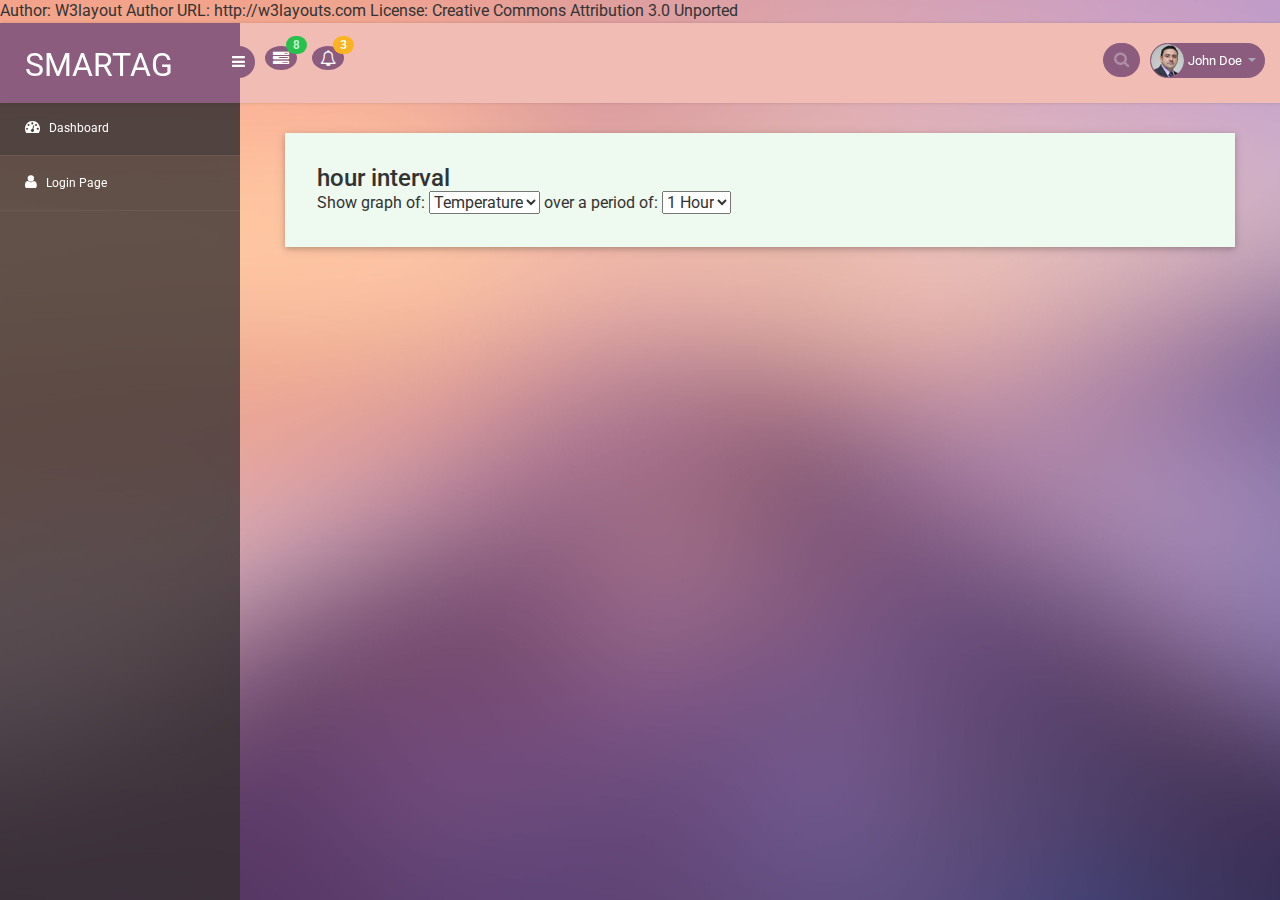
==== commit 4a8769f6: "Site landing page" ====
--- a/Site/index.html
+++ b/Site/index.html
@@ -1,9 +1,8 @@
-<!--A Design by W3layouts
+<!--A Design by W3layouts -->
 Author: W3layout
 Author URL: http://w3layouts.com
 License: Creative Commons Attribution 3.0 Unported
-License URL: http://creativecommons.org/licenses/by/3.0/
--->
+
 <!DOCTYPE html>
 <head>
 <title>Visitors an Admin Panel Category Bootstrap Responsive Website Template | Home :: w3layouts</title>
@@ -11,33 +10,41 @@
 <meta http-equiv="Content-Type" content="text/html; charset=utf-8" />
 <meta name="keywords" content="Visitors Responsive web template, Bootstrap Web Templates, Flat Web Templates, Android Compatible web template, 
 Smartphone Compatible web template, free webdesigns for Nokia, Samsung, LG, SonyEricsson, Motorola web design" />
-<script type="application/x-javascript"> addEventListener("load", function() { setTimeout(hideURLbar, 0); }, false); function hideURLbar(){ window.scrollTo(0,1); } </script>
+
+<script type="application/x-javascript"> addEventListener("load", function() { setTimeout(hideURLbar, 0); }, false, {passive: true}); function hideURLbar(){ window.scrollTo(0,1); } </script>
 <script src="https://code.jquery.com/jquery-1.11.3.min.js"></script>
-<script src="../amazon-cognito-auth-js/dist/amazon-cognito-auth.min.js"></script>
+
+
 <!-- bootstrap-css -->
 <link rel="stylesheet" href="css/bootstrap.min.css" >
 <!-- //bootstrap-css -->
+
 <!-- Custom CSS -->
 <link href="css/style.css" rel='stylesheet' type='text/css' />
 <link href="css/style-responsive.css" rel="stylesheet"/>
+
 <!-- font CSS -->
 <link href='//fonts.googleapis.com/css?family=Roboto:400,100,100italic,300,300italic,400italic,500,500italic,700,700italic,900,900italic' rel='stylesheet' type='text/css'>
+
 <!-- font-awesome icons -->
 <link rel="stylesheet" href="css/font.css" type="text/css"/>
 <link href="css/font-awesome.css" rel="stylesheet"> 
 <link rel="stylesheet" href="css/morris.css" type="text/css"/>
-<!-- calendar -->
-<link rel="stylesheet" href="css/monthly.css">
-<!-- //calendar -->
+
 <!-- //font-awesome icons -->
 <script src="js/jquery2.0.3.min.js"></script>
 <script src="js/raphael-min.js"></script>
 <script src="js/morris.js"></script>
+
+
 </head>
+
 <body>
 <section id="container">
+
 <!--header start-->
 <header class="header fixed-top clearfix">
+
 <!--logo start-->
 <div class="brand">
     <a href="index.html" class="logo">
@@ -47,6 +54,7 @@
         <div class="fa fa-bars"></div>
     </div>
 </div>
+
 <!--logo end-->
 <div class="nav notify-row" id="top_menu">
     <!--  notification start -->
@@ -57,71 +65,9 @@
                 <i class="fa fa-tasks"></i>
                 <span class="badge bg-success">8</span>
             </a>
-            <ul class="dropdown-menu extended tasks-bar">
-                <li>
-                    <p class="">You have 8 pending tasks</p>
-                </li>
-                <li>
-                    <a href="#">
-                        <div class="task-info clearfix">
-                            <div class="desc pull-left">
-                                <h5>Target Sell</h5>
-                                <p>25% , Deadline  12 June’13</p>
-                            </div>
-                                    <span class="notification-pie-chart pull-right" data-percent="45">
-                            <span class="percent"></span>
-                            </span>
-                        </div>
-                    </a>
-                </li>
-                <li>
-                    <a href="#">
-                        <div class="task-info clearfix">
-                            <div class="desc pull-left">
-                                <h5>Product Delivery</h5>
-                                <p>45% , Deadline  12 June’13</p>
-                            </div>
-                                    <span class="notification-pie-chart pull-right" data-percent="78">
-                            <span class="percent"></span>
-                            </span>
-                        </div>
-                    </a>
-                </li>
-                <li>
-                    <a href="#">
-                        <div class="task-info clearfix">
-                            <div class="desc pull-left">
-                                <h5>Payment collection</h5>
-                                <p>87% , Deadline  12 June’13</p>
-                            </div>
-                                    <span class="notification-pie-chart pull-right" data-percent="60">
-                            <span class="percent"></span>
-                            </span>
-                        </div>
-                    </a>
-                </li>
-                <li>
-                    <a href="#">
-                        <div class="task-info clearfix">
-                            <div class="desc pull-left">
-                                <h5>Target Sell</h5>
-                                <p>33% , Deadline  12 June’13</p>
-                            </div>
-                                    <span class="notification-pie-chart pull-right" data-percent="90">
-                            <span class="percent"></span>
-                            </span>
-                        </div>
-                    </a>
-                </li>
-
-                <li class="external">
-                    <a href="#">See All Tasks</a>
-                </li>
-            </ul>
         </li>
         <!-- settings end -->
-        <!-- inbox dropdown start-->
-        <!-- inbox dropdown end -->
+
         <!-- notification dropdown start-->
         <li id="header_notification_bar" class="dropdown">
             <a data-toggle="dropdown" class="dropdown-toggle" href="#">
@@ -130,40 +76,13 @@
                 <span class="badge bg-warning">3</span>
             </a>
             <ul class="dropdown-menu extended notification">
-                <li>
-                    <p>Notifications</p>
-                </li>
-                <li>
-                    <div class="alert alert-info clearfix">
-                        <span class="alert-icon"><i class="fa fa-bolt"></i></span>
-                        <div class="noti-info">
-                            <a href="#"> Server #1 overloaded.</a>
-                        </div>
-                    </div>
-                </li>
-                <li>
-                    <div class="alert alert-danger clearfix">
-                        <span class="alert-icon"><i class="fa fa-bolt"></i></span>
-                        <div class="noti-info">
-                            <a href="#"> Server #2 overloaded.</a>
-                        </div>
-                    </div>
-                </li>
-                <li>
-                    <div class="alert alert-success clearfix">
-                        <span class="alert-icon"><i class="fa fa-bolt"></i></span>
-                        <div class="noti-info">
-                            <a href="#"> Server #3 overloaded.</a>
-                        </div>
-                    </div>
-                </li>
-
             </ul>
         </li>
         <!-- notification dropdown end -->
     </ul>
     <!--  notification end -->
 </div>
+
 <div class="top-nav clearfix">
     <!--search & user info start-->
     <ul class="nav pull-right top-menu">
@@ -203,75 +122,6 @@
                     </a>
                 </li>
                 
-                <li class="sub-menu">
-                    <a href="javascript:;">
-                        <i class="fa fa-book"></i>
-                        <span>UI Elements</span>
-                    </a>
-                    <ul class="sub">
-						<li><a href="typography.html">Typography</a></li>
-						<li><a href="glyphicon.html">glyphicon</a></li>
-                        <li><a href="grids.html">Grids</a></li>
-                    </ul>
-                </li>
-                <li>
-                    <a href="fontawesome.html">
-                        <i class="fa fa-bullhorn"></i>
-                        <span>Font awesome </span>
-                    </a>
-                </li>
-                <li class="sub-menu">
-                    <a href="javascript:;">
-                        <i class="fa fa-th"></i>
-                        <span>Data Tables</span>
-                    </a>
-                    <ul class="sub">
-                        <li><a href="basic_table.html">Basic Table</a></li>
-                        <li><a href="responsive_table.html">Responsive Table</a></li>
-                    </ul>
-                </li>
-                <li class="sub-menu">
-                    <a href="javascript:;">
-                        <i class="fa fa-tasks"></i>
-                        <span>Form Components</span>
-                    </a>
-                    <ul class="sub">
-                        <li><a href="form_component.html">Form Elements</a></li>
-                        <li><a href="form_validation.html">Form Validation</a></li>
-						<li><a href="dropzone.html">Dropzone</a></li>
-                    </ul>
-                </li>
-                <li class="sub-menu">
-                    <a href="javascript:;">
-                        <i class=" fa fa-bar-chart-o"></i>
-                        <span>Charts</span>
-                    </a>
-                    <ul class="sub">
-                        <li><a href="chartjs.html">Chart js</a></li>
-                        <li><a href="flot_chart.html">Flot Charts</a></li>
-                    </ul>
-                </li>
-                <li class="sub-menu">
-                    <a href="javascript:;">
-                        <i class=" fa fa-bar-chart-o"></i>
-                        <span>Maps</span>
-                    </a>
-                    <ul class="sub">
-                        <li><a href="google_map.html">Google Map</a></li>
-                        <li><a href="vector_map.html">Vector Map</a></li>
-                    </ul>
-                </li>
-                <li class="sub-menu">
-                    <a href="javascript:;">
-                        <i class="fa fa-glass"></i>
-                        <span>Extra</span>
-                    </a>
-                    <ul class="sub">
-                        <li><a href="gallery.html">Gallery</a></li>
-						<li><a href="404.html">404 Error</a></li>
-                        <li><a href="registration.html">Registration</a></li>
-                    </ul>
-                </li>
                 <li>
                     <a href="login.html">
                         <i class="fa fa-user"></i>
@@ -283,388 +133,89 @@
     </div>
 </aside>
 <!--sidebar end-->
+
 <!--main content start-->
 <section id="main-content">
 	<section class="wrapper">
-		<!-- //market-->
-		<div class="market-updates">
-			<div class="col-md-3 market-update-gd">
-				<div class="market-update-block clr-block-2">
-					<div class="col-md-4 market-update-right">
-						<i class="fa fa-eye"> </i>
+			<!-- graphs -->
+			<div class="panel-body">
+				<div class="col-md-12 w3ls-graph">
+					<div class="agileinfo-grap">
+						<div class="agileits-box">
+							<h3 id="timeType"></h3>
+						</div>
+						<div class="agileits-box-body clearfix">
+						<div id="hero-area"></div>
+						Show graph of: 
+						<select id="measure">
+							<option value="Temperature"> Temperature
+							<option value="Moisture"> Moisture
+							<option value="Humidity"> Humidity
+							<option value="Light"> Light
+						</select>
+						 over a period of:
+						<select id="timeScale">
+                            			    <option value="hour"> 1 Hour
+                            			    <option value="day"> 1 Day
+                        			</select>
+						<script>
+							measure = document.getElementById("measure").options[measure.selectedIndex].value;
+							timescale = document.getElementById("timeScale").options[timeScale.selectedIndex].value;
+							document.getElementById("timeType").innerHTML = timescale + " interval";
+							console.log(measure);
+							console.log(timescale);
+							// call get request on the php date api to query database and return results
+							$.get("php/Dapi.php", {metric: measure, interval:timescale}, function(data){
+								console.log("default");
+								// call createGraph function with the return results from data API
+								createGraph(jQuery.parseJSON(data));
+                                                        }); 
+								
+							// set event handler to handle form value change, should recall Data api with new values
+							$('#measure').change(function() {
+								measure = document.getElementById("measure").value;
+                                                                timescale = document.getElementById("timeScale").value;
+								console.log(measure);
+								console.log(timescale);
+								$.get("php/Dapi.php", {metric: measure, interval:timescale}, function(data){
+                                                                	console.log("default");
+                                                                	createGraph(jQuery.parseJSON(data));
+                                                        	});
+							});
+							
+							
+							$('#timeScale').change(function() {
+								measure = document.getElementById("measure").value;
+                                                                timescale = document.getElementById("timeScale").value;
+                                                                $.get("php/Dapi.php", {metric: measure, interval:timescale}, function(data){
+                                                                        console.log("default");
+                                                                        createGraph(jQuery.parseJSON(data));
+                                                                });
+                                                        });
+							
+							// function to create morris.js graph
+							// ***NOTE*** will log error message to console, but it does not effect output
+							
+							function createGraph(JSON) {
+							    $('#hero-area').empty();
+							    //console log the JSON for reference purposes
+							    console.log(JSON);
+							    Morris.Area({
+						  	        element: 'hero-area',
+						  		data: JSON,
+						  		xkey: ['DT'],
+							  	ykeys: ['value'],
+								hideHover: true 
+							    });
+							}
+						
+						</script>
+
 					</div>
-					 <div class="col-md-8 market-update-left">
-					 <h4>Visitors</h4>
-					<h3>13,500</h3>
-					<p>Other hand, we denounce</p>
-				  </div>
-				  <div class="clearfix"> </div>
 				</div>
 			</div>
-			<div class="col-md-3 market-update-gd">
-				<div class="market-update-block clr-block-1">
-					<div class="col-md-4 market-update-right">
-						<i class="fa fa-users" ></i>
-					</div>
-					<div class="col-md-8 market-update-left">
-					<h4>Users</h4>
-						<h3>1,250</h3>
-						<p>Other hand, we denounce</p>
-					</div>
-				  <div class="clearfix"> </div>
-				</div>
-			</div>
-			<div class="col-md-3 market-update-gd">
-				<div class="market-update-block clr-block-3">
-					<div class="col-md-4 market-update-right">
-						<i class="fa fa-usd"></i>
-					</div>
-					<div class="col-md-8 market-update-left">
-						<h4>Sales</h4>
-						<h3>1,500</h3>
-						<p>Other hand, we denounce</p>
-					</div>
-				  <div class="clearfix"> </div>
-				</div>
-			</div>
-			<div class="col-md-3 market-update-gd">
-				<div class="market-update-block clr-block-4">
-					<div class="col-md-4 market-update-right">
-						<i class="fa fa-shopping-cart" aria-hidden="true"></i>
-					</div>
-					<div class="col-md-8 market-update-left">
-						<h4>Orders</h4>
-						<h3>1,500</h3>
-						<p>Other hand, we denounce</p>
-					</div>
-				  <div class="clearfix"> </div>
-				</div>
-			</div>
-		   <div class="clearfix"> </div>
-		</div>	
-		<!-- //market-->
-		<div class="row">
-			<div class="panel-body">
-				<div class="col-md-12 w3ls-graph">
-					<!--agileinfo-grap-->
-						<div class="agileinfo-grap">
-							<div class="agileits-box">
-								<header class="agileits-box-header clearfix">
-									<h3>Visitor Statistics</h3>
-										<div class="toolbar">
-											
-											
-										</div>
-								</header>
-								<div class="agileits-box-body clearfix">
-									<div id="hero-area"></div>
-								</div>
-							</div>
-						</div>
-	<!--//agileinfo-grap-->
-
-				</div>
-			</div>
-		</div>
-		<div class="agil-info-calendar">
-		<!-- calendar -->
-		<div class="col-md-6 agile-calendar">
-			<div class="calendar-widget">
-                <div class="panel-heading ui-sortable-handle">
-					<span class="panel-icon">
-                      <i class="fa fa-calendar-o"></i>
-                    </span>
-                    <span class="panel-title"> Calendar Widget</span>
-                </div>
-				<!-- grids -->
-					<div class="agile-calendar-grid">
-						<div class="page">
-							
-							<div class="w3l-calendar-left">
-								<div class="calendar-heading">
-									
-								</div>
-								<div class="monthly" id="mycalendar"></div>
-							</div>
-							
-							<div class="clearfix"> </div>
-						</div>
-					</div>
-			</div>
-		</div>
-		<!-- //calendar -->
-		<div class="col-md-6 w3agile-notifications">
-			<div class="notifications">
-				<!--notification start-->
-				
-					<header class="panel-heading">
-						Notification 
-					</header>
-					<div class="notify-w3ls">
-						<div class="alert alert-info clearfix">
-							<span class="alert-icon"><i class="fa fa-envelope-o"></i></span>
-							<div class="notification-info">
-								<ul class="clearfix notification-meta">
-									<li class="pull-left notification-sender"><span><a href="#">Jonathan Smith</a></span> send you a mail </li>
-									<li class="pull-right notification-time">1 min ago</li>
-								</ul>
-								<p>
-									Urgent meeting for next proposal
-								</p>
-							</div>
-						</div>
-						<div class="alert alert-danger">
-							<span class="alert-icon"><i class="fa fa-facebook"></i></span>
-							<div class="notification-info">
-								<ul class="clearfix notification-meta">
-									<li class="pull-left notification-sender"><span><a href="#">Jonathan Smith</a></span> mentioned you in a post </li>
-									<li class="pull-right notification-time">7 Hours Ago</li>
-								</ul>
-								<p>
-									Very cool photo jack
-								</p>
-							</div>
-						</div>
-						<div class="alert alert-success ">
-							<span class="alert-icon"><i class="fa fa-comments-o"></i></span>
-							<div class="notification-info">
-								<ul class="clearfix notification-meta">
-									<li class="pull-left notification-sender">You have 5 message unread</li>
-									<li class="pull-right notification-time">1 min ago</li>
-								</ul>
-								<p>
-									<a href="#">Anjelina Mewlo, Jack Flip</a> and <a href="#">3 others</a>
-								</p>
-							</div>
-						</div>
-						<div class="alert alert-warning ">
-							<span class="alert-icon"><i class="fa fa-bell-o"></i></span>
-							<div class="notification-info">
-								<ul class="clearfix notification-meta">
-									<li class="pull-left notification-sender">Domain Renew Deadline 7 days ahead</li>
-									<li class="pull-right notification-time">5 Days Ago</li>
-								</ul>
-								<p>
-									Next 5 July Thursday is the last day
-								</p>
-							</div>
-						</div>
-						<div class="alert alert-info clearfix">
-							<span class="alert-icon"><i class="fa fa-envelope-o"></i></span>
-							<div class="notification-info">
-								<ul class="clearfix notification-meta">
-									<li class="pull-left notification-sender"><span><a href="#">Jonathan Smith</a></span> send you a mail </li>
-									<li class="pull-right notification-time">1 min ago</li>
-								</ul>
-								<p>
-									Urgent meeting for next proposal
-								</p>
-							</div>
-						</div>
-						
-					</div>
-				
-				<!--notification end-->
-				</div>
-			</div>
-			<div class="clearfix"> </div>
-		</div>
-			<!-- tasks -->
-			<div class="agile-last-grids">
-				<div class="col-md-4 agile-last-left">
-					<div class="agile-last-grid">
-						<div class="area-grids-heading">
-							<h3>Monthly</h3>
-						</div>
-						<div id="graph7"></div>
-						<script>
-						// This crosses a DST boundary in the UK.
-						Morris.Area({
-						  element: 'graph7',
-						  data: [
-							{x: '2013-03-30 22:00:00', y: 3, z: 3},
-							{x: '2013-03-31 00:00:00', y: 2, z: 0},
-							{x: '2013-03-31 02:00:00', y: 0, z: 2},
-							{x: '2013-03-31 04:00:00', y: 4, z: 4}
-						  ],
-						  xkey: 'x',
-						  ykeys: ['y', 'z'],
-						  labels: ['Y', 'Z']
-						});
-						</script>
-
-					</div>
-				</div>
-				<div class="col-md-4 agile-last-left agile-last-middle">
-					<div class="agile-last-grid">
-						<div class="area-grids-heading">
-							<h3>Daily</h3>
-						</div>
-						<div id="graph8"></div>
-						<script>
-						/* data stolen from http://howmanyleft.co.uk/vehicle/jaguar_'e'_type */
-						var day_data = [
-						  {"period": "2016-10-01", "licensed": 3407, "sorned": 660},
-						  {"period": "2016-09-30", "licensed": 3351, "sorned": 629},
-						  {"period": "2016-09-29", "licensed": 3269, "sorned": 618},
-						  {"period": "2016-09-20", "licensed": 3246, "sorned": 661},
-						  {"period": "2016-09-19", "licensed": 3257, "sorned": 667},
-						  {"period": "2016-09-18", "licensed": 3248, "sorned": 627},
-						  {"period": "2016-09-17", "licensed": 3171, "sorned": 660},
-						  {"period": "2016-09-16", "licensed": 3171, "sorned": 676},
-						  {"period": "2016-09-15", "licensed": 3201, "sorned": 656},
-						  {"period": "2016-09-10", "licensed": 3215, "sorned": 622}
-						];
-						Morris.Bar({
-						  element: 'graph8',
-						  data: day_data,
-						  xkey: 'period',
-						  ykeys: ['licensed', 'sorned'],
-						  labels: ['Licensed', 'SORN'],
-						  xLabelAngle: 60
-						});
-						</script>
-					</div>
-				</div>
-				<div class="col-md-4 agile-last-left agile-last-right">
-					<div class="agile-last-grid">
-						<div class="area-grids-heading">
-							<h3>Yearly</h3>
-						</div>
-						<div id="graph9"></div>
-						<script>
-						var day_data = [
-						  {"elapsed": "I", "value": 34},
-						  {"elapsed": "II", "value": 24},
-						  {"elapsed": "III", "value": 3},
-						  {"elapsed": "IV", "value": 12},
-						  {"elapsed": "V", "value": 13},
-						  {"elapsed": "VI", "value": 22},
-						  {"elapsed": "VII", "value": 5},
-						  {"elapsed": "VIII", "value": 26},
-						  {"elapsed": "IX", "value": 12},
-						  {"elapsed": "X", "value": 19}
-						];
-						Morris.Line({
-						  element: 'graph9',
-						  data: day_data,
-						  xkey: 'elapsed',
-						  ykeys: ['value'],
-						  labels: ['value'],
-						  parseTime: false
-						});
-						</script>
-
-					</div>
-				</div>
-				<div class="clearfix"> </div>
-			</div>
 		<!-- //tasks -->
-		<div class="agileits-w3layouts-stats">
-					<div class="col-md-4 stats-info widget">
-						<div class="stats-info-agileits">
-							<div class="stats-title">
-								<h4 class="title">Browser Stats</h4>
-							</div>
-							<div class="stats-body">
-								<ul class="list-unstyled">
-									<li>GoogleChrome <span class="pull-right">85%</span>  
-										<div class="progress progress-striped active progress-right">
-											<div class="bar green" style="width:85%;"></div> 
-										</div>
-									</li>
-									<li>Firefox <span class="pull-right">35%</span>  
-										<div class="progress progress-striped active progress-right">
-											<div class="bar yellow" style="width:35%;"></div>
-										</div>
-									</li>
-									<li>Internet Explorer <span class="pull-right">78%</span>  
-										<div class="progress progress-striped active progress-right">
-											<div class="bar red" style="width:78%;"></div>
-										</div>
-									</li>
-									<li>Safari <span class="pull-right">50%</span>  
-										<div class="progress progress-striped active progress-right">
-											<div class="bar blue" style="width:50%;"></div>
-										</div>
-									</li>
-									<li>Opera <span class="pull-right">80%</span>  
-										<div class="progress progress-striped active progress-right">
-											<div class="bar light-blue" style="width:80%;"></div>
-										</div>
-									</li>
-									<li class="last">Others <span class="pull-right">60%</span>  
-										<div class="progress progress-striped active progress-right">
-											<div class="bar orange" style="width:60%;"></div>
-										</div>
-									</li> 
-								</ul>
-							</div>
-						</div>
-					</div>
-					<div class="col-md-8 stats-info stats-last widget-shadow">
-						<div class="stats-last-agile">
-							<table class="table stats-table ">
-								<thead>
-									<tr>
-										<th>S.NO</th>
-										<th>PRODUCT</th>
-										<th>STATUS</th>
-										<th>PROGRESS</th>
-									</tr>
-								</thead>
-								<tbody>
-									<tr>
-										<th scope="row">1</th>
-										<td>Lorem ipsum</td>
-										<td><span class="label label-success">In progress</span></td>
-										<td><h5>85% <i class="fa fa-level-up"></i></h5></td>
-									</tr>
-									<tr>
-										<th scope="row">2</th>
-										<td>Aliquam</td>
-										<td><span class="label label-warning">New</span></td>
-										<td><h5>35% <i class="fa fa-level-up"></i></h5></td>
-									</tr>
-									<tr>
-										<th scope="row">3</th>
-										<td>Lorem ipsum</td>
-										<td><span class="label label-danger">Overdue</span></td>
-										<td><h5 class="down">40% <i class="fa fa-level-down"></i></h5></td>
-									</tr>
-									<tr>
-										<th scope="row">4</th>
-										<td>Aliquam</td>
-										<td><span class="label label-info">Out of stock</span></td>
-										<td><h5>100% <i class="fa fa-level-up"></i></h5></td>
-									</tr>
-									<tr>
-										<th scope="row">5</th>
-										<td>Lorem ipsum</td>
-										<td><span class="label label-success">In progress</span></td>
-										<td><h5 class="down">10% <i class="fa fa-level-down"></i></h5></td>
-									</tr>
-									<tr>
-										<th scope="row">6</th>
-										<td>Aliquam</td>
-										<td><span class="label label-warning">New</span></td>
-										<td><h5>38% <i class="fa fa-level-up"></i></h5></td>
-									</tr>
-								</tbody>
-							</table>
-						</div>
-					</div>
-					<div class="clearfix"> </div>
-				</div>
-</section>
- <!-- footer -->
-		  <div class="footer">
-			<div class="wthree-copyright">
-			  <p>© 2017 Visitors. All rights reserved | Design by <a href="http://w3layouts.com">W3layouts</a></p>
-			</div>
-		  </div>
-  <!-- / footer -->
-</section>
+
 <!--main content end-->
 </section>
 <script src="js/bootstrap.js"></script>
@@ -673,94 +224,5 @@
 <script src="js/jquery.slimscroll.js"></script>
 <script src="js/jquery.nicescroll.js"></script>
 <!--[if lte IE 8]><script language="javascript" type="text/javascript" src="js/flot-chart/excanvas.min.js"></script><![endif]-->
-<script src="js/jquery.scrollTo.js"></script>
-<!-- morris JavaScript -->	
-<script>
-	$(document).ready(function() {
-		//BOX BUTTON SHOW AND CLOSE
-	   jQuery('.small-graph-box').hover(function() {
-		  jQuery(this).find('.box-button').fadeIn('fast');
-	   }, function() {
-		  jQuery(this).find('.box-button').fadeOut('fast');
-	   });
-	   jQuery('.small-graph-box .box-close').click(function() {
-		  jQuery(this).closest('.small-graph-box').fadeOut(200);
-		  return false;
-	   });
-	   
-	    //CHARTS
-	    function gd(year, day, month) {
-			return new Date(year, month - 1, day).getTime();
-		}
-		
-		graphArea2 = Morris.Area({
-			element: 'hero-area',
-			padding: 10,
-        behaveLikeLine: true,
-        gridEnabled: false,
-        gridLineColor: '#dddddd',
-        axes: true,
-        resize: true,
-        smooth:true,
-        pointSize: 0,
-        lineWidth: 0,
-        fillOpacity:0.85,
-			data: [
-				{period: '2015 Q1', iphone: 2668, ipad: null, itouch: 2649},
-				{period: '2015 Q2', iphone: 15780, ipad: 13799, itouch: 12051},
-				{period: '2015 Q3', iphone: 12920, ipad: 10975, itouch: 9910},
-				{period: '2015 Q4', iphone: 8770, ipad: 6600, itouch: 6695},
-				{period: '2016 Q1', iphone: 10820, ipad: 10924, itouch: 12300},
-				{period: '2016 Q2', iphone: 9680, ipad: 9010, itouch: 7891},
-				{period: '2016 Q3', iphone: 4830, ipad: 3805, itouch: 1598},
-				{period: '2016 Q4', iphone: 15083, ipad: 8977, itouch: 5185},
-				{period: '2017 Q1', iphone: 10697, ipad: 4470, itouch: 2038},
-			
-			],
-			lineColors:['#eb6f6f','#926383','#eb6f6f'],
-			xkey: 'period',
-            redraw: true,
-            ykeys: ['iphone', 'ipad', 'itouch'],
-            labels: ['All Visitors', 'Returning Visitors', 'Unique Visitors'],
-			pointSize: 2,
-			hideHover: 'auto',
-			resize: true
-		});
-		
-	   
-	});
-	</script>
-<!-- calendar -->
-	<script type="text/javascript" src="js/monthly.js"></script>
-	<script type="text/javascript">
-		$(window).load( function() {
-
-			$('#mycalendar').monthly({
-				mode: 'event',
-				
-			});
-
-			$('#mycalendar2').monthly({
-				mode: 'picker',
-				target: '#mytarget',
-				setWidth: '250px',
-				startHidden: true,
-				showTrigger: '#mytarget',
-				stylePast: true,
-				disablePast: true
-			});
-
-		switch(window.location.protocol) {
-		case 'http:':
-		case 'https:':
-		// running on a server, should be good.
-		break;
-		case 'file:':
-		alert('Just a heads-up, events will not work when run locally.');
-		}
-
-		});
-	</script>
-	<!-- //calendar -->
 </body>
 </html>
